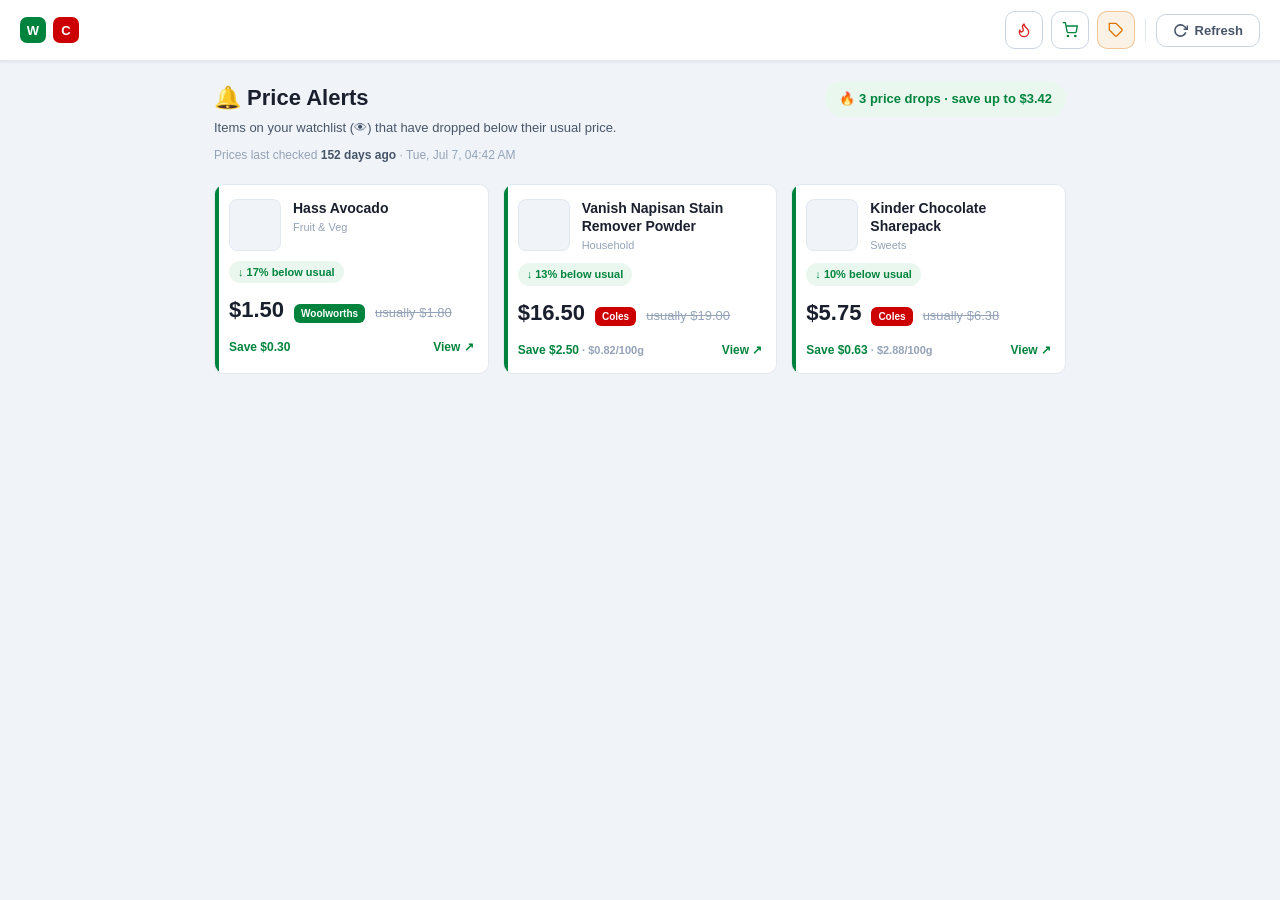
==== docs/alerts.html @ ba3ddaaf "fix: header dedup + subtle Validate + mobile brand/bell/fire removal Root cause of the duplicate des" ====
<!DOCTYPE html>
<html lang="en">
<head>
  <meta charset="UTF-8" />
  <meta name="viewport" content="width=device-width, initial-scale=1.0, viewport-fit=cover" />
  <title>🔔 Price Alerts — PriceWatch</title>
  <meta name="description" content="Watched items that have just dropped below their usual price." />
  <meta name="theme-color" content="#00843D" />
  <meta name="apple-mobile-web-app-capable" content="yes" />
  <meta name="apple-mobile-web-app-title" content="PriceWatch" />
  <link rel="apple-touch-icon" href="favicon.svg" />
  <link rel="manifest" href="manifest.webmanifest" />
  <link rel="icon" type="image/svg+xml" href="favicon.svg" />
  <script>
  (function () {
    try {
      var t = localStorage.getItem('pw_theme') || 'light';
      var dark = t === 'dark' || (t === 'auto' && matchMedia('(prefers-color-scheme: dark)').matches);
      if (dark) document.documentElement.setAttribute('data-theme', 'dark');
    } catch (e) {}
  })();
  </script>
  <link rel="stylesheet" href="style.css?v=80" />
  <style>
    .al-main { max-width: 900px; margin: 0 auto; padding: 20px 24px 60px; }

    .al-hero { display: flex; align-items: flex-start; justify-content: space-between; gap: 16px; margin-bottom: 20px; flex-wrap: wrap; }
    .al-hero-title { font-size: 22px; font-weight: 800; color: var(--text); display: flex; align-items: center; gap: 8px; }
    .al-hero-sub { font-size: 13px; color: var(--text-mid); margin-top: 4px; }
    .al-checked { font-size: 12px; color: var(--text-soft); margin-top: 8px; }
    .al-checked strong { color: var(--text-mid); font-weight: 600; }

    .al-summary { display: inline-flex; align-items: center; gap: 8px; padding: 8px 14px; border-radius: 999px;
      background: var(--accent-soft, #EAF7EF); color: var(--accent, #00843D); font-size: 13px; font-weight: 700; }
    :root[data-theme="dark"] .al-summary { background: #0f2a1a; }

    .al-grid { display: grid; grid-template-columns: repeat(auto-fill, minmax(260px, 1fr)); gap: 14px; }

    .al-card { background: var(--card); border: 1px solid var(--border); border-radius: var(--radius, 12px);
      padding: 14px; display: flex; flex-direction: column; gap: 10px; position: relative; overflow: hidden; }
    .al-card::before { content: ''; position: absolute; left: 0; top: 0; bottom: 0; width: 4px; background: var(--accent, #00843D); }
    .al-card.atl::before { background: #F59E0B; }

    .al-card-top { display: flex; gap: 12px; align-items: flex-start; }
    .al-img { width: 52px; height: 52px; border-radius: 8px; object-fit: contain; background: #fff; border: 1px solid var(--border); flex-shrink: 0; }
    .al-img-ph { width: 52px; height: 52px; border-radius: 8px; background: var(--bg); border: 1px solid var(--border); flex-shrink: 0; }
    .al-name { font-size: 14px; font-weight: 700; color: var(--text); line-height: 1.3; }
    .al-cat { font-size: 11px; color: var(--text-soft); margin-top: 2px; }

    .al-reason { display: inline-flex; align-items: center; gap: 5px; align-self: flex-start;
      font-size: 11px; font-weight: 700; padding: 3px 9px; border-radius: 999px;
      background: var(--accent-soft, #EAF7EF); color: var(--accent, #00843D); }
    .al-card.atl .al-reason { background: #FEF3C7; color: #92400E; }
    :root[data-theme="dark"] .al-reason { background: #0f2a1a; }
    :root[data-theme="dark"] .al-card.atl .al-reason { background: #422006; color: #fcd34d; }

    .al-prices { display: flex; align-items: baseline; gap: 10px; flex-wrap: wrap; }
    .al-now { font-size: 22px; font-weight: 800; color: var(--text); }
    .al-store-chip { font-size: 10px; font-weight: 800; padding: 2px 7px; border-radius: 6px; color: #fff; vertical-align: middle; }
    .al-store-chip.ww { background: var(--ww, #178841); }
    .al-store-chip.coles { background: var(--coles, #E01A22); }
    .al-usual { font-size: 13px; color: var(--text-soft); text-decoration: line-through; }
    .al-save { font-size: 12px; font-weight: 700; color: var(--accent, #00843D); }

    .al-foot { display: flex; align-items: center; justify-content: space-between; gap: 8px; margin-top: 2px; }
    .al-per100 { font-size: 11px; color: var(--text-soft); }
    .al-link { font-size: 12px; font-weight: 600; color: var(--ww); text-decoration: none; white-space: nowrap; }
    .al-link:hover { text-decoration: underline; }

    .al-empty { text-align: center; padding: 60px 20px; color: var(--text-soft); }
    .al-empty-icon { font-size: 48px; margin-bottom: 12px; }
    .al-empty-msg { font-size: 15px; font-weight: 600; color: var(--text-mid); }
    .al-empty-sub { font-size: 13px; margin-top: 6px; }
    .al-empty-sub a { color: var(--ww); }
  </style>
</head>
<body>

<header>
  <div class="header-inner">
    <div class="header-left">
      <a href="index.html" class="brand">
        <span class="store-chip ww">W</span>
        <span class="store-chip coles">C</span>
        <span class="brand-name">PriceWatch</span>
      </a>
    </div>
    <div class="header-right">
      <a class="btn btn-ghost btn-icon nav-icon-btn nav-hot" href="hot-deals.html" title="Hot Deals">
        <svg width="16" height="16" viewBox="0 0 24 24" fill="none" stroke="currentColor" stroke-width="2" stroke-linecap="round" stroke-linejoin="round"><path d="M8.5 14.5A2.5 2.5 0 0 0 11 12c0-1.38-.5-2-1-3-1.072-2.143-.224-4.054 2-6 .5 2.5 2 4.9 4 6.5 2 1.6 3 3.5 3 5.5a7 7 0 1 1-14 0c0-1.153.433-2.294 1-3a2.5 2.5 0 0 0 2.5 3z"/></svg>
      </a>
      <a class="btn btn-ghost btn-icon nav-icon-btn nav-basket" href="shopping-list.html" title="Basket">
        <svg width="16" height="16" viewBox="0 0 24 24" fill="none" stroke="currentColor" stroke-width="2"><circle cx="9" cy="21" r="1"/><circle cx="20" cy="21" r="1"/><path d="M1 1h4l2.68 13.39a2 2 0 0 0 2 1.61h9.72a2 2 0 0 0 2-1.61L23 6H6"/></svg>
      </a>
      <a class="btn btn-ghost btn-icon nav-icon-btn nav-alerts here" href="alerts.html" title="Price Alerts">
        <svg width="16" height="16" viewBox="0 0 24 24" fill="none" stroke="currentColor" stroke-width="2"><path d="M20.59 13.41l-7.17 7.17a2 2 0 0 1-2.83 0L2 12V2h10l8.59 8.59a2 2 0 0 1 0 2.83z"/><line x1="7" y1="7" x2="7.01" y2="7"/></svg>
      </a>
      <span class="header-div"></span>
      <button class="btn btn-ghost" id="alRefreshBtn" title="Reload alerts">
        <svg width="15" height="15" viewBox="0 0 24 24" fill="none" stroke="currentColor" stroke-width="2.5"><polyline points="23 4 23 10 17 10"/><path d="M20.49 15a9 9 0 1 1-2.12-9.36L23 10"/></svg>
        Refresh
      </button>
    </div>
  </div>
</header>

<main class="al-main">
  <div class="al-hero">
    <div>
      <div class="al-hero-title">🔔 Price Alerts</div>
      <div class="al-hero-sub">Items on your watchlist (👁) that have dropped below their usual price.</div>
      <div class="al-checked" id="alChecked"></div>
    </div>
    <div class="al-summary" id="alSummary" style="display:none"></div>
  </div>

  <div id="alList" class="al-grid"></div>
  <div id="alEmpty" class="al-empty" style="display:none"></div>
</main>

<script src="utils.js?v=58"></script>
<script>
'use strict';

// Watchlist + exclusions live in localStorage on the primary device; watchlist.json
// is the cross-device synced copy the scraper/UI write. Union both so a fresh device
// that only has the synced file still shows alerts.
function loadWatchlistLocal() {
  try { return new Set(JSON.parse(localStorage.getItem('pw_watchlist_v1') || '[]')); } catch { return new Set(); }
}
function loadExclusions() {
  try { return JSON.parse(localStorage.getItem('pw_exclusions_v1') || '{}'); } catch { return {}; }
}

function relTime(iso) {
  const t = Date.parse(iso);
  if (isNaN(t)) return '';
  const mins = Math.round((Date.now() - t) / 60000);
  if (mins < 1) return 'just now';
  if (mins < 60) return `${mins} min ago`;
  const hrs = Math.round(mins / 60);
  if (hrs < 24) return `${hrs} hour${hrs !== 1 ? 's' : ''} ago`;
  const days = Math.round(hrs / 24);
  return `${days} day${days !== 1 ? 's' : ''} ago`;
}

function fmtWhen(iso) {
  const d = new Date(iso);
  if (isNaN(d)) return '';
  return d.toLocaleString(undefined, { weekday: 'short', day: 'numeric', month: 'short', hour: '2-digit', minute: '2-digit' });
}

function storeUrl(item, store) {
  return (store === 'coles' ? item.coles : item.woolworths)?.url || '';
}
function storeImg(item, store) {
  return (store === 'coles' ? item.coles : item.woolworths)?.image_url
      || item.woolworths?.image_url || item.coles?.image_url || '';
}

async function render() {
  const listEl = document.getElementById('alList');
  const emptyEl = document.getElementById('alEmpty');
  const checkedEl = document.getElementById('alChecked');
  const summaryEl = document.getElementById('alSummary');
  listEl.innerHTML = '';
  emptyEl.style.display = 'none';
  summaryEl.style.display = 'none';

  let data;
  try {
    const res = await fetch(`data/latest.json?t=${Date.now()}`, { cache: 'no-store' });
    data = await res.json();
  } catch {
    emptyEl.innerHTML = '<div class="al-empty-icon">⚠️</div><div class="al-empty-msg">Could not load price data.</div>';
    emptyEl.style.display = 'block';
    return;
  }

  checkedEl.innerHTML = data.last_updated
    ? `Prices last checked <strong>${relTime(data.last_updated)}</strong> · ${fmtWhen(data.last_updated)}`
    : '';

  // Merge synced watchlist.json into the local set (union — never lose a watch).
  const watch = loadWatchlistLocal();
  try {
    const wr = await fetch(`data/watchlist.json?t=${Date.now()}`, { cache: 'no-store' });
    if (wr.ok) { const names = await wr.json(); if (Array.isArray(names)) names.forEach(n => watch.add(n)); }
  } catch {}

  if (watch.size === 0) {
    emptyEl.innerHTML = '<div class="al-empty-icon">👁</div><div class="al-empty-msg">You\'re not watching anything yet.</div>'
      + '<div class="al-empty-sub">Tap the 👁 icon on any item in the <a href="index.html">main list</a> to track its price. Drops show up here.</div>';
    emptyEl.style.display = 'block';
    return;
  }

  const excl = loadExclusions();
  const items = (data.items || []).filter(i => watch.has(i.list_item) && !i.archived);

  // Only the watched items currently at a genuine deal, best drop first.
  const deals = items
    .map(i => ({ item: i, dq: getDealQuality(i, excl) }))
    .filter(x => x.dq.qualifies)
    .sort((a, b) => (b.dq.isAllTimeLow - a.dq.isAllTimeLow) || (b.dq.dropPct - a.dq.dropPct));

  if (deals.length === 0) {
    emptyEl.innerHTML = '<div class="al-empty-icon">✅</div>'
      + `<div class="al-empty-msg">No price drops right now.</div>`
      + `<div class="al-empty-sub">All ${watch.size} watched item${watch.size !== 1 ? 's are' : ' is'} at or above their usual price. Check back after the next scrape.</div>`;
    emptyEl.style.display = 'block';
    return;
  }

  const totalSave = deals.reduce((s, x) => s + (x.dq.saveAmount || 0), 0);
  summaryEl.textContent = `🔥 ${deals.length} price drop${deals.length !== 1 ? 's' : ''} · save up to $${totalSave.toFixed(2)}`;
  summaryEl.style.display = 'inline-flex';

  listEl.innerHTML = deals.map(({ item, dq }) => {
    const store = dq.store;
    const img = storeImg(item, store);
    const url = storeUrl(item, store);
    const per = clientPer100({ price: dq.price, name: item.list_item,
      unit_price: (store === 'coles' ? item.coles : item.woolworths)?.unit_price,
      unit: (store === 'coles' ? item.coles : item.woolworths)?.unit });
    const perStr = per && per.value != null ? `$${per.value.toFixed(2)}/${per.label}` : '';
    const imgHtml = img
      ? `<img class="al-img" src="${escAttr(img)}" alt="" loading="lazy" onerror="this.outerHTML='<div class=\\'al-img-ph\\'></div>'">`
      : '<div class="al-img-ph"></div>';
    const linkHtml = url ? `<a class="al-link" href="${escAttr(url)}" target="_blank" rel="noopener">View ↗</a>` : '';
    return `
      <div class="al-card${dq.isAllTimeLow ? ' atl' : ''}">
        <div class="al-card-top">
          ${imgHtml}
          <div>
            <div class="al-name">${esc(item.list_item)}</div>
            <div class="al-cat">${esc(item.category || '')}</div>
          </div>
        </div>
        <span class="al-reason">${esc(dq.reason)}</span>
        <div class="al-prices">
          <span class="al-now">$${dq.price.toFixed(2)}</span>
          <span class="al-store-chip ${store === 'coles' ? 'coles' : 'ww'}">${store === 'coles' ? 'Coles' : 'Woolworths'}</span>
          ${dq.typical > dq.price ? `<span class="al-usual">usually $${dq.typical.toFixed(2)}</span>` : ''}
        </div>
        <div class="al-foot">
          <span class="al-save">${dq.saveAmount > 0 ? `Save $${dq.saveAmount.toFixed(2)}` : ''}${perStr ? `<span class="al-per100"> · ${perStr}</span>` : ''}</span>
          ${linkHtml}
        </div>
      </div>`;
  }).join('');
}

document.getElementById('alRefreshBtn').addEventListener('click', render);
render();
</script>

<!-- Bottom tab bar (mobile) -->
<nav id="bottomTabBar">
  <a href="index.html" class="btb-tab">
    <svg width="20" height="20" viewBox="0 0 24 24" fill="none" stroke="currentColor" stroke-width="2"><path d="m3 9 9-7 9 7v11a2 2 0 0 1-2 2H5a2 2 0 0 1-2-2z"/><polyline points="9 22 9 12 15 12 15 22"/></svg>
    Prices
  </a>
  <a href="hot-deals.html" class="btb-tab">
    <svg width="20" height="20" viewBox="0 0 24 24" fill="none" stroke="currentColor" stroke-width="2" stroke-linecap="round" stroke-linejoin="round"><path d="M8.5 14.5A2.5 2.5 0 0 0 11 12c0-1.38-.5-2-1-3-1.072-2.143-.224-4.054 2-6 .5 2.5 2 4.9 4 6.5 2 1.6 3 3.5 3 5.5a7 7 0 1 1-14 0c0-1.153.433-2.294 1-3a2.5 2.5 0 0 0 2.5 3z"/></svg>
    Hot Deals
  </a>
  <a href="shopping-list.html" class="btb-tab">
    <svg width="20" height="20" viewBox="0 0 24 24" fill="none" stroke="currentColor" stroke-width="2"><circle cx="9" cy="21" r="1"/><circle cx="20" cy="21" r="1"/><path d="M1 1h4l2.68 13.39a2 2 0 0 0 2 1.61h9.72a2 2 0 0 0 2-1.61L23 6H6"/></svg>
    Basket
  </a>
</nav>
</body>
</html>
---- docs/style.css ----
:root {
  --ww: #00843D;
  --ww-light: #E8F5EE;
  --ww-mid: #C6E6D4;
  --coles: #CC0000;
  --coles-light: #FEF2F2;
  --coles-mid: #FECDCD;
  --green: #059669;
  --green-light: #ECFDF5;
  --bg: #F0F4F8;
  --card: #FFFFFF;
  --surface: var(--card);
  --bg-alt: var(--bg);
  --border: #E2E8F0;
  --border-strong: #CBD5E1;
  --text: #1A1F2E;
  --text-mid: #475569;
  --text-soft: #94A3B8;
  --accent: #00843D;
  --accent-rgb: 0,132,61;
  --radius: 10px;
  --radius-lg: 14px;
  --shadow-sm: 0 1px 3px rgba(0,0,0,0.08);
  --shadow: 0 2px 8px rgba(0,0,0,0.08), 0 1px 3px rgba(0,0,0,0.05);
  --shadow-md: 0 4px 16px rgba(0,0,0,0.10), 0 2px 6px rgba(0,0,0,0.06);
}

* { box-sizing: border-box; margin: 0; padding: 0; }

html { scroll-padding-top: 120px; }

body {
  font-family: -apple-system, BlinkMacSystemFont, "Segoe UI", Roboto, "Helvetica Neue", sans-serif;
  background: var(--bg);
  color: var(--text);
  font-size: 14px;
  line-height: 1.5;
  overflow-x: clip;
}

a { color: inherit; text-decoration: none; }

/* ── Store chips (W / C badges) ──────────────────────────────── */
.store-chip {
  display: inline-flex;
  align-items: center;
  justify-content: center;
  font-weight: 900;
  border-radius: 7px;
  color: #fff;
  flex-shrink: 0;
  line-height: 1;
}
.store-chip.ww  { background: var(--ww); }
.store-chip.coles { background: var(--coles); }

/* sizes */
.store-chip        { width: 26px; height: 26px; font-size: 13px; }
.store-chip.sm     { width: 20px; height: 20px; font-size: 11px; border-radius: 5px; }
.store-chip.lg     { width: 48px; height: 48px; font-size: 24px; border-radius: 12px; }

/* ── Header ──────────────────────────────────────────────────── */
header {
  background: var(--card);
  border-bottom: 1px solid var(--border);
  position: sticky;
  top: 0;
  z-index: 1000;
  box-shadow: var(--shadow-sm);
}
.header-inner {
  max-width: 1600px;
  margin: 0 auto;
  padding: 0 20px;
  height: 60px;
  display: flex;
  align-items: center;
  justify-content: space-between;
  gap: 16px;
}
.header-left { display: flex; align-items: center; gap: 20px; }

.brand {
  display: flex;
  align-items: center;
  gap: 7px;
  text-decoration: none;
}
.brand-name {
  font-size: 17px;
  font-weight: 800;
  color: var(--text);
  letter-spacing: -0.3px;
  /* Wordmark retired on desktop too (user: header real estate is too tight).
     The W/C chips stay — they're the home link on every sub-page. */
  display: none;
}

nav { display: flex; gap: 4px; }
nav a {
  font-size: 13px;
  font-weight: 500;
  color: var(--text-mid);
  padding: 6px 12px;
  border-radius: 8px;
  transition: background 0.15s, color 0.15s;
}
nav a:hover { background: var(--bg); color: var(--text); }
nav a.active { background: var(--bg); color: var(--text); font-weight: 600; }

.header-right { display: flex; align-items: center; gap: 8px; }

/* Search now lives in the toolbar, flexible between the logo and the action cluster. */
.header-search { flex: 1; min-width: 90px; margin: 0; }
.header-search #searchInput { padding-left: 34px; height: 38px; }
.header-search-ico { position: absolute; left: 12px; top: 50%; transform: translateY(-50%); color: var(--text-soft); pointer-events: none; }
.header-search .search-clear { right: 10px; }
.header-div { width: 1px; height: 24px; background: var(--border); flex-shrink: 0; margin: 0 2px; }

/* Header action buttons match the 38px search-box height (they were ~28px, so
   the top bar looked ragged). MUST NOT set `display` — .btn is already
   inline-flex/centred, and forcing display here re-showed every button the
   mobile media query hides via display:none (the desktop dup 🔥/👁 AND the
   mobile nav-destination/fire leak). Height only; centring comes from .btn. */
header .header-right .btn-icon { height: 38px; min-width: 38px; justify-content: center; }

/* Validate: a quiet pill between the search box and the icon cluster (only
   rendered when there are prices to review). Deliberately low-key — ghost
   chrome, muted text — so it's findable without shouting for attention. */
.validate-pill {
  display: inline-flex; align-items: center; gap: 6px;
  height: 38px; padding: 0 12px; flex-shrink: 0;
  border-radius: 9px; text-decoration: none; white-space: nowrap;
  font-size: 13px; font-weight: 600;
  background: transparent; color: var(--text-mid); border: 1px solid var(--border-strong);
  transition: background .12s, color .12s, border-color .12s;
}
.validate-pill:hover { background: var(--bg); color: var(--text); border-color: var(--text-soft); }

/* Icon-only nav destinations in the header action cluster (Hot Deals, Basket,
   Alerts). Same ghost-button chrome as the utility buttons beside them, but each
   destination keeps a small colour identity so they read at a glance. Hidden on
   mobile — the bottom tab bar covers navigation there. */
.nav-icon-btn { text-decoration: none; }
.nav-icon-btn svg { display: block; }
.nav-icon-btn.nav-hot        { color: #DC2626; }
.nav-icon-btn.nav-basket     { color: var(--ww); }
.nav-icon-btn.nav-alerts     { color: #D97706; }
.nav-icon-btn.nav-hot:hover     { color: #B91C1C; background: rgba(220,38,38,.08); }
.nav-icon-btn.nav-basket:hover  { color: #006B31; background: rgba(0,132,61,.08); }
.nav-icon-btn.nav-alerts:hover  { color: #B45309; background: rgba(217,119,6,.08); }
.nav-icon-btn.here.nav-hot      { background: rgba(220,38,38,.10); border-color: rgba(220,38,38,.35); }
.nav-icon-btn.here.nav-basket   { background: rgba(0,132,61,.10);  border-color: rgba(0,132,61,.35); }
.nav-icon-btn.here.nav-alerts   { background: rgba(217,119,6,.10); border-color: rgba(217,119,6,.35); }

/* ── Buttons ─────────────────────────────────────────────────── */
.btn {
  display: inline-flex;
  align-items: center;
  gap: 7px;
  padding: 8px 16px;
  border-radius: var(--radius);
  font-size: 13px;
  font-weight: 600;
  cursor: pointer;
  border: none;
  transition: all 0.15s;
  white-space: nowrap;
}
.btn svg { flex-shrink: 0; }
.btn:disabled { opacity: 0.5; cursor: not-allowed; }

.btn-primary {
  background: var(--ww);
  color: #fff;
  box-shadow: 0 1px 3px rgba(0,132,61,0.35);
}
.btn-primary:hover:not(:disabled) {
  background: #006B31;
  box-shadow: 0 2px 8px rgba(0,132,61,0.40);
  transform: translateY(-1px);
}

.btn-ghost {
  background: var(--card);
  color: var(--text-mid);
  border: 1px solid var(--border-strong);
}
.btn-ghost:hover:not(:disabled) { background: var(--bg); color: var(--text); }

.spin { animation: spin 0.8s linear infinite; display: inline-block; }
@keyframes spin { to { transform: rotate(360deg); } }

/* ── Main ────────────────────────────────────────────────────── */
main { max-width: 1600px; margin: 0 auto; padding: 20px 20px 60px; }

/* ── Stale / warning banners ─────────────────────────────────── */
.stale-banner {
  background: #FFFBEB;
  border: 1px solid #FCD34D;
  border-radius: var(--radius);
  padding: 12px 16px;
  margin-bottom: 14px;
  font-size: 13px;
  color: #92400E;
  display: none;
}
.stale-banner.visible { display: block; }

.runner-offline-banner { background: #FEF2F2; border-color: #FCA5A5; color: #991B1B; align-items: center; gap: 10px; }
.runner-offline-banner.visible { display: flex; }
.runner-retry-btn, .runner-dismiss-btn {
  margin-left: auto; padding: 3px 10px; font-size: 12px; border-radius: var(--radius);
  border: 1px solid currentColor; background: transparent; color: inherit; cursor: pointer;
}
.runner-dismiss-btn { margin-left: 4px; padding: 3px 7px; }
.runner-retry-btn:hover, .runner-dismiss-btn:hover { background: rgba(0,0,0,0.06); }

/* Notification bell */
.btn-icon { position: relative; padding: 6px 8px !important; }
.notif-badge {
  position: absolute; top: 2px; right: 2px;
  background: #DC2626; color: #fff;
  border-radius: 10px; font-size: 10px; font-weight: 700;
  min-width: 16px; height: 16px;
  display: flex; align-items: center; justify-content: center;
  padding: 0 3px; line-height: 1;
}
.notif-dropdown {
  position: fixed; top: 58px; right: 16px;
  background: var(--card); border: 1px solid var(--border);
  border-radius: var(--radius-lg); box-shadow: var(--shadow-md);
  z-index: 200; width: 360px; max-height: 400px; overflow-y: auto;
  padding: 14px 16px;
}
.notif-header {
  display: flex; align-items: center; justify-content: space-between;
  margin-bottom: 10px; font-size: 13px; font-weight: 600;
}
.notif-dismiss-all {
  font-size: 11px; background: none; border: none;
  color: var(--text-soft); cursor: pointer; padding: 2px 6px;
  border-radius: 4px;
}
.notif-dismiss-all:hover { background: var(--border); }
.notif-items { display: flex; flex-wrap: wrap; gap: 6px; }
.notif-item {
  background: #DBEAFE; color: #1E40AF;
  border-radius: 20px; padding: 3px 10px;
  font-size: 12px;
}

/* ── Comparison banner ───────────────────────────────────────── */
.comparison-banner {
  background: var(--card);
  border: 1px solid var(--border);
  border-radius: var(--radius-lg);
  padding: 24px;
  margin-bottom: 20px;
  box-shadow: var(--shadow);
}
.store-cards {
  display: flex;
  align-items: center;
  gap: 16px;
}
.store-card {
  flex: 1;
  background: var(--bg);
  border-radius: var(--radius);
  padding: 12px 16px;
  border: 2px solid var(--border);
  transition: border-color 0.2s, box-shadow 0.15s;
  cursor: pointer;
  user-select: none;
}
.store-card:hover { box-shadow: var(--shadow-md); }
.store-card.winner-ww   { border-color: var(--ww);   background: var(--ww-light); }
.store-card.winner-coles { border-color: var(--coles); background: var(--coles-light); }
.store-card-top {
  display: flex;
  align-items: center;
  gap: 8px;
  margin-bottom: 4px;
}
.store-card-label {
  font-size: 15px;
  font-weight: 700;
  color: var(--text-mid);
}
.store-card.winner-ww   .store-card-label { color: var(--ww); }
.store-card.winner-coles .store-card-label { color: var(--coles); }

.store-card-total {
  font-size: 30px;
  font-weight: 800;
  color: var(--text);
  letter-spacing: -1px;
  line-height: 1.05;
  margin-bottom: 6px;
}
.store-card-total.unavailable {
  font-size: 15px;
  font-weight: 500;
  color: var(--text-soft);
  letter-spacing: 0;
}
.store-card-badge { min-height: 24px; }

.winner-badge {
  display: inline-flex;
  align-items: center;
  gap: 5px;
  font-size: 12px;
  font-weight: 700;
  padding: 4px 10px;
  border-radius: 20px;
  letter-spacing: 0.02em;
}
.winner-badge.ww    { background: var(--ww); color: #fff; }
.winner-badge.coles { background: var(--coles); color: #fff; }
.winner-badge.only  { background: var(--border); color: var(--text-mid); }

.blocked-note {
  font-size: 11px;
  color: var(--text-soft);
  display: flex;
  align-items: center;
  gap: 4px;
}

.store-divider {
  display: flex;
  flex-direction: column;
  align-items: center;
  gap: 8px;
  flex-shrink: 0;
  padding: 0 8px;
}
.saving-info { font-size: 13px; font-weight: 600; color: var(--text-mid); }
.saving-line { display: flex; align-items: center; gap: 10px; }
.saving-line + .saving-line { margin-top: 12px; }
.saving-icon { flex-shrink: 0; display: inline-flex; align-items: center; justify-content: center; width: 26px; }
.saving-icon .store-chip.sm { width: 26px; height: 26px; font-size: 14px; border-radius: 7px; }
.split-icon { display: block; border-radius: 50%; }
.saving-text { text-align: left; line-height: 1; }
.saving-label {
  font-size: 10px;
  font-weight: 700;
  color: var(--text-soft);
  text-transform: uppercase;
  letter-spacing: 0.06em;
  margin-bottom: 3px;
}
.saving-amount { font-size: 20px; font-weight: 800; color: var(--green); line-height: 1; }
.last-updated { font-size: 11px; color: var(--text-soft); text-align: center; }
.last-updated span { display: block; }

/* Page-foot status line (freshness · coverage · deals) */
.page-footer { padding: 18px 16px 32px; }
.page-footer .last-updated {
  display: flex; flex-wrap: wrap; gap: 4px 12px;
  align-items: center; justify-content: center;
  font-size: 12px;
}
.page-footer .last-updated > * { display: inline-flex; align-items: center; }
.page-footer .last-updated > *:not(:first-child)::before {
  content: "·"; margin-right: 12px; color: var(--text-soft);
}

/* Per-kg filter pill — cycles all → only groups → hide groups. Out of its dev-trial
   dress: styled like every other filter pill, with teal accents matching the $/kg
   badges the groups use. Hidden on mobile (no cycle control there; groups always show). */
#perkgDevBtn svg { color: #0F6E56; }
#perkgDevBtn.on  { background: #0F6E56; border-color: #0F6E56; color: #fff; }
#perkgDevBtn.on svg { color: #fff; }
#perkgDevBtn.off { opacity: 0.55; text-decoration: line-through; }
:root[data-theme="dark"] #perkgDevBtn svg { color: #34D399; }
:root[data-theme="dark"] #perkgDevBtn.on { background: #0F6E56; color: #fff; }
:root[data-theme="dark"] #perkgDevBtn.on svg { color: #fff; }
@media (max-width: 700px) { #perkgDevBtn { display: none; } }

/* ── Cheaper-alternative hint (💡 under the product name) ─────────────────── */
.alt-hint {
  display: flex; align-items: center; gap: 5px;
  font-size: 11px; color: var(--text-soft); margin-top: 3px; min-width: 0;
}
.alt-hint b { color: #0F6E56; font-weight: 700; white-space: nowrap; }
.alt-hint a, .alt-hint > span[title] {
  color: var(--text-mid); text-decoration: none;
  overflow: hidden; text-overflow: ellipsis; white-space: nowrap; max-width: 300px;
}
.alt-hint a:hover { text-decoration: underline; color: var(--text); }
.alt-store {
  display: inline-flex; align-items: center; justify-content: center; flex-shrink: 0;
  width: 14px; height: 14px; border-radius: 4px; color: #fff; font-size: 9px; font-weight: 800;
}
.alt-store.ww    { background: var(--ww); }
.alt-store.coles { background: var(--coles); }
:root[data-theme="dark"] .alt-hint b { color: #34D399; }

/* ── Variant groups (per-kg comparison) — inline rows + full-width expand panel ── */
/* Collapsed group row: a normal product row; the whole row toggles the panel.
   (The 2px accent frame lines from the trial period are gone — per-kg groups are a
   shipped feature now and read like ordinary rows; the $/kg badge and chevron are
   enough to mark them.) */
.vg-group-row { cursor: pointer; }
.vg-group-row:hover > td { background: color-mix(in srgb, var(--accent) 5%, transparent); }
.vg-group-row.vg-group-open > td { background: color-mix(in srgb, var(--accent) 7%, transparent); }
.vg-group-title { display: flex; align-items: center; gap: 7px; color: var(--text); }
.vg-chevron { color: var(--accent); font-size: 11px; width: 12px; flex-shrink: 0; transition: transform .12s; }
.vg-group-label { font-weight: 700; font-size: 14px; }
.vg-group-sub { display: block; font-size: 11px; color: var(--text-soft); margin-top: 1px; padding-left: 19px; }
.perkg-suffix { font-size: 11px; font-weight: 600; color: var(--text-soft); }

/* Expanded full-width panel. */
.vg-panel-row > td { padding: 0 !important; background: color-mix(in srgb, var(--accent) 5%, transparent); border-bottom: 1px solid var(--border); cursor: pointer; }
/* The panel lives in a full-width colspan cell, so on a wide (overflowing) table its
   right half — the Coles column — fell off-screen. Pin it to the left of the scroll
   viewport and size it to the visible width so both stores stay on screen; the main
   table columns still scroll left of it. --pw-panelw is set to the table-wrap's
   clientWidth in JS (renderTableHead). */
.vg-panel { padding: 14px 18px 16px; position: sticky; left: 0; box-sizing: border-box; width: var(--pw-panelw, 100%); }
.vg-panel-head { display: flex; align-items: center; gap: 10px; margin-bottom: 12px; }
.vg-panel-title { font-weight: 800; font-size: 16px; }
.vg-panel-winner { font-size: 11px; font-weight: 700; padding: 2px 9px; border-radius: 10px; background: color-mix(in srgb, var(--accent) 14%, transparent); color: var(--accent); }
.vg-panel-winner.ww { background: rgba(0,132,61,.13); color: #15803d; }
.vg-panel-winner.coles { background: rgba(185,28,28,.12); color: #b91c1c; }
.vg-panel-cols { display: grid; grid-template-columns: 1fr 1fr; gap: 18px; }
.vg-panel-store { background: var(--card); border: 1px solid var(--border); border-radius: 10px; padding: 8px 10px; }
.vg-store-h { display: flex; align-items: center; gap: 6px; font-weight: 700; font-size: 13px; margin-bottom: 6px; }
.vg-pv { display: flex; align-items: center; gap: 9px; padding: 6px 8px; border-radius: 7px; font-size: 13px; }
.vg-pv + .vg-pv { border-top: 1px solid color-mix(in srgb, var(--border) 55%, transparent); }
.vg-pv.win { background: color-mix(in srgb, var(--accent) 12%, transparent); font-weight: 700; }
.vg-pv.win + .vg-pv, .vg-pv.win { border-top-color: transparent; }
.vg-pv-img { width: 30px; height: 30px; flex-shrink: 0; object-fit: contain; border-radius: 5px; background: var(--bg); border: 1px solid var(--border); cursor: pointer; }
/* No-image placeholder for pending rows: dashed + faint picture glyph so it reads
   as "image not fetched yet", not as an unchecked checkbox. */
.vg-pv-noimg { background: transparent; border: 1px dashed var(--border); display: inline-flex; align-items: center; justify-content: center; }
.vg-pv-noimg::before { content: "\1F5BC"; font-size: 13px; line-height: 1; opacity: 0.4; }
.vg-pv-name { flex: 1; min-width: 0; overflow: hidden; text-overflow: ellipsis; white-space: nowrap; color: var(--text); text-decoration: none; }
a.vg-pv-name:hover { color: var(--accent); text-decoration: underline; }
.vg-pv-edit { flex-shrink: 0; background: none; border: none; cursor: pointer; color: var(--text-soft); font-size: 12px; padding: 2px 4px; border-radius: 4px; }
.vg-pv-edit:hover { color: var(--accent); background: color-mix(in srgb, var(--accent) 12%, transparent); }
.vg-pv-pack { font-size: 11px; color: var(--text-soft); white-space: nowrap; }
.vg-pv-kg { font-weight: 700; white-space: nowrap; }
.vg-pv.win .vg-pv-kg { color: var(--accent); }
/* Add-to-basket "＋" on each variant row (desktop panel + mobile expanded list). */
.vg-pv-basket { flex-shrink: 0; border: 1px solid var(--border-strong); background: var(--card); color: var(--accent); border-radius: 6px; width: 28px; height: 28px; font-size: 16px; line-height: 1; cursor: pointer; padding: 0; }
.vg-pv-basket:hover { background: color-mix(in srgb, var(--accent) 14%, transparent); }
.vg-pv-basket.selected { background: var(--accent); color: #fff; border-color: var(--accent); }
.vg-pv.empty { color: var(--text-soft); font-style: italic; }
.vg-pv.vg-pv-pending { opacity: 0.7; border: 1px dashed var(--border); }
.vg-pv-pending-tag { font-style: italic; color: var(--text-soft); }
.vg-pv-fetch { flex-shrink: 0; padding: 3px 8px !important; font-size: 12px !important; }
.vg-panel-note { margin-top: 10px; font-size: 11px; color: var(--text-soft); }

/* Category edit modal — two independent columns (Woolworths | Coles) */
.cat-edit-note { font-size: 12px; color: var(--text-soft); margin: 10px 0 0; }
.cat-cols { display: grid; grid-template-columns: 1fr 1fr; gap: 14px; margin-top: 12px; }
.cat-col { display: flex; flex-direction: column; min-width: 0; }
.cat-col-h { display: flex; align-items: center; gap: 6px; font-weight: 700; font-size: 13px; margin-bottom: 8px; }
.cat-col-list { display: flex; flex-direction: column; gap: 8px; min-height: 8px; margin-bottom: 8px; }
.cat-prod {
  display: flex; align-items: center; gap: 7px; padding: 8px 8px 8px 5px;
  border: 1px solid var(--border); border-radius: 8px; background: var(--surface);
  transition: border-color 0.12s, box-shadow 0.12s;
}
.cat-prod.dragging { opacity: 0.45; }
.cat-prod.drag-over { border-color: var(--accent); box-shadow: 0 0 0 2px rgba(var(--accent-rgb,0,82,204),0.18); }
.cat-item-handle {
  flex-shrink: 0; padding: 2px; font-size: 15px; line-height: 1;
  color: var(--text-soft); cursor: grab; user-select: none;
}
.cat-item-handle:active { cursor: grabbing; }
.cat-prod .cat-incl { flex-shrink: 0; }
.cat-prod-main { flex: 1; min-width: 0; display: flex; flex-direction: column; gap: 4px; }
.cat-prod-main .cat-name { width: 100%; font-size: 13px; padding: 4px 6px; }
.cat-prod-main .cat-url { width: 100%; font-size: 11px; padding: 3px 6px; color: var(--text); }
.cat-prod-empty { font-size: 12px; color: var(--text-soft); font-style: italic; padding: 6px 4px; }
.cat-prod-remove {
  flex-shrink: 0; width: 22px; height: 22px; line-height: 1;
  border: none; background: transparent; color: var(--text-soft);
  font-size: 13px; border-radius: 4px; cursor: pointer;
}
.cat-prod-remove:hover { background: var(--bg); color: #c0392b; }
.cat-add-product {
  display: flex; align-items: center; justify-content: center; gap: 6px;
  width: 100%; padding: 9px; font-size: 13px; font-weight: 600; color: var(--ww);
  background: transparent; border: 1px dashed var(--border-strong);
  border-radius: 8px; cursor: pointer; transition: all 0.15s;
}
.cat-add-product:hover { background: var(--bg); border-color: var(--ww); }
.cat-add-coles { color: var(--coles, #e2001a); }
.cat-add-coles:hover { border-color: var(--coles, #e2001a); }
@media (max-width: 700px) { .cat-cols { grid-template-columns: 1fr; } }

/* Mobile variant group cards */
/* Block flow like every other .mobile-card, so the shared 8px mc-top/mc-bar/
   mc-prices margins collapse identically — flex+gap here made group cards'
   row spacing 26/18px while normal cards sat at 8/8. */
.vg-mobile-card { cursor: pointer; }
.vgm-head { display: flex; align-items: center; gap: 8px; }
.vgm-head-label { font-weight: 700; font-size: 16px; }
.vgm-head-count { font-size: 11px; font-weight: 600; color: var(--accent); background: color-mix(in srgb, var(--accent) 12%, transparent); padding: 1px 8px; border-radius: 10px; }
.vgm-cmp { display: grid; grid-template-columns: 1fr 1fr; gap: 8px; }
.vgm-cmp-store { display: flex; align-items: center; gap: 6px; padding: 8px 10px; border-radius: 8px; background: var(--bg); font-size: 14px; }
.vgm-cmp-store.win { background: color-mix(in srgb, var(--accent) 10%, transparent); outline: 1px solid color-mix(in srgb, var(--accent) 35%, transparent); }
.vgm-cmp-kg { font-weight: 700; }
.vgm-cmp-tag { margin-left: auto; font-size: 10px; font-weight: 700; color: var(--accent); text-transform: uppercase; }
.vgm-body { display: flex; flex-direction: column; gap: 10px; margin-top: 10px; }
.vgm-store-sec { background: var(--bg); border-radius: 8px; padding: 8px 10px; }

/* Per-kg mobile card markers (card otherwise looks like a normal mobile card). */
/* Expand/collapse is an explicit button (tap-on-card now toggles the basket,
   matching normal cards) — sized for a thumb, not just the glyph. It sits at
   the end of the prices row (next to the Coles column), not in the icon row. */
.vgm-chevron-btn {
  border: 1px solid var(--border-strong); background: var(--card); color: var(--text-mid);
  border-radius: 7px; width: 30px; height: 30px; padding: 0; cursor: pointer;
  display: inline-flex; align-items: center; justify-content: center;
  font-size: 13px; line-height: 1; flex-shrink: 0;
}
.vg-mobile-open .vgm-chevron-btn { color: var(--accent); border-color: var(--accent); }
.vgm-kg-suffix { font-size: 11px; font-weight: 400; color: var(--text-soft); margin-left: 1px; }

/* Mobile per-kg product rows: a 2-line grid so long product names wrap (no harsh
   ellipsis on a phone), the pack price sits quietly under the name, and the $/kg —
   the metric that matters — is large and right-aligned. */
.vgm-store-sec .vg-pv {
  display: grid;
  grid-template-columns: 34px 1fr auto auto;
  grid-template-areas: "img name kg basket" "img pack kg basket";
  column-gap: 10px; row-gap: 1px; align-items: center; padding: 9px 6px;
}
.vgm-store-sec .vg-pv-img  { grid-area: img; width: 34px; height: 34px; align-self: start; }
.vgm-store-sec .vg-pv-name { grid-area: name; white-space: normal; overflow: visible; line-height: 1.3; }
.vgm-store-sec .vg-pv-pack { grid-area: pack; }
.vgm-store-sec .vg-pv-kg   { grid-area: kg; font-size: 15px; padding-left: 8px; }
.vgm-store-sec .vg-pv-basket { grid-area: basket; align-self: center; }


/* ── Category tabs ───────────────────────────────────────────── */
.category-tabs {
  display: flex;
  flex-wrap: nowrap;
  gap: 6px;
  margin-bottom: 14px;
  overflow-x: auto;
  -webkit-overflow-scrolling: touch;
  padding-bottom: 2px;
  scrollbar-width: none;
}
.category-tabs::-webkit-scrollbar { display: none; }
.category-tab {
  padding: 5px 12px;
  border-radius: 20px;
  font-size: 12px;
  white-space: nowrap;
  flex-shrink: 0;
  font-weight: 600;
  border: 1px solid var(--border-strong);
  background: var(--card);
  color: var(--text-mid);
  cursor: pointer;
  transition: all 0.15s;
}
.category-tab:hover { background: var(--bg); color: var(--text); }
.category-tab.active {
  background: var(--ww);
  color: #fff;
  border-color: var(--ww);
}

/* ── Loading ─────────────────────────────────────────────────── */
.loading-message {
  text-align: center;
  padding: 80px 20px;
  color: var(--text-soft);
  font-size: 15px;
  display: flex;
  flex-direction: column;
  align-items: center;
  gap: 14px;
}
.loading-spinner {
  width: 32px; height: 32px;
  border: 3px solid var(--border);
  border-top-color: var(--ww);
  border-radius: 50%;
  animation: spin 0.8s linear infinite;
}

/* ── Table ───────────────────────────────────────────────────── */
.table-wrap {
  background: var(--card);
  border: 1px solid var(--border);
  border-radius: var(--radius);
  box-shadow: var(--shadow);
  overflow-x: auto;
  width: 100%;
}
table { width: max-content; min-width: 100%; border-collapse: collapse; }

/* ── Sticky table header ─────────────────────────────────────── */
#tableHead th {
  background: var(--bg);
  font-size: 11px;
  font-weight: 700;
  text-transform: uppercase;
  letter-spacing: 0.06em;
  color: var(--text-soft);
  padding: 12px 16px;
  text-align: left;
  border-bottom: 1px solid var(--border);
  box-shadow: 0 1px 0 var(--border);
  white-space: nowrap;
  position: relative;
  z-index: 50;
  user-select: none;
  cursor: grab;
}
#tableHead th:active { cursor: grabbing; }
#tableHead th .store-chip { vertical-align: middle; margin-right: 5px; }
.center-th { text-align: center !important; }
.right-th  { text-align: right  !important; }

/* ── Sticky ghost header (JS-driven, bypasses overflow:hidden) */
.sticky-header-ghost {
  position: fixed;
  z-index: 999;
  overflow: hidden;
  background: var(--bg);
  border-bottom: 2px solid var(--border-strong);
  box-shadow: 0 3px 10px rgba(0,0,0,0.12);
}
.sticky-header-ghost table { border-collapse: collapse; table-layout: fixed; }
.sticky-header-ghost th {
  background: var(--bg);
  font-size: 11px;
  font-weight: 700;
  text-transform: uppercase;
  letter-spacing: 0.06em;
  color: var(--text-soft);
  padding: 12px 16px;
  text-align: left;
  white-space: nowrap;
  cursor: pointer;
  border-bottom: none;
  overflow: hidden;
  text-overflow: ellipsis;
}
.sticky-header-ghost th.center-th { text-align: center; }
.sticky-header-ghost th.right-th  { text-align: right; }
.sticky-header-ghost th.sort-active { color: var(--text); }
.sticky-header-ghost th:hover { background: var(--border); }

/* ── Column drag */
#tableHead th.dragging { opacity: 0.4; }
#tableHead th.drag-over { background: var(--ww-light) !important; outline: 2px solid var(--ww); outline-offset: -2px; }

/* ── Column resize handle */
.col-resize-handle {
  position: absolute;
  right: 0; top: 15%; bottom: 15%;
  width: 4px; cursor: col-resize;
  border-radius: 3px;
  background: rgba(0,0,0,0.12);
  transition: background 0.15s; z-index: 2;
}
.col-resize-handle:hover, .col-resize-handle.resizing { background: var(--ww); opacity: 1; }

/* ── Column filter button (▾ in header) */
.col-filter-btn {
  position: absolute;
  right: 18px; top: 50%;
  transform: translateY(-50%);
  width: 24px; height: 24px; /* WCAG 2.5.8 minimum target size */
  border: none; background: none;
  color: var(--text-soft); font-size: 14px;
  cursor: pointer; padding: 0; line-height: 1;
  border-radius: 4px; opacity: 0.35;
  transition: opacity 0.15s, background 0.15s, color 0.15s;
  z-index: 3;
}
th:hover .col-filter-btn { opacity: 0.7; }
th.filter-active .col-filter-btn { opacity: 1; color: var(--ww); }
.col-filter-btn:hover { background: var(--border); color: var(--text); opacity: 1; }

/* ── Column filter dropdown */
.col-filter-dropdown {
  position: fixed;
  background: var(--card);
  border: 1px solid var(--border);
  border-radius: var(--radius-lg);
  box-shadow: 0 8px 24px rgba(0,0,0,0.15);
  z-index: 9999;
  width: 220px;
  font-size: 13px;
  overflow: hidden;
}
.cfd-sort-btn {
  display: block; width: 100%;
  text-align: left; padding: 9px 16px;
  border: none; background: none;
  font-size: 13px; color: var(--text-mid);
  cursor: pointer; transition: background 0.1s;
}
.cfd-sort-btn:hover { background: var(--bg); color: var(--text); }
.cfd-sep { height: 1px; background: var(--border); margin: 4px 0; }
.cfd-search-wrap { padding: 6px 10px; border-bottom: 1px solid var(--border); }
.cfd-search {
  width: 100%; padding: 5px 8px;
  border: 1px solid var(--border); border-radius: 6px;
  font-size: 12px; outline: none;
}
.cfd-search:focus { border-color: var(--ww); }
.cfd-values {
  max-height: 200px; overflow-y: auto; padding: 4px 0;
}
.cfd-item {
  display: flex; align-items: center; gap: 8px;
  padding: 5px 14px; cursor: pointer;
  font-size: 12px; color: var(--text);
  transition: background 0.1s;
}
.cfd-item:hover { background: var(--bg); }
.cfd-item input[type="checkbox"] { accent-color: var(--ww); flex-shrink: 0; }
.cfd-footer {
  display: flex; justify-content: flex-end; gap: 8px;
  padding: 8px 12px; border-top: 1px solid var(--border);
  background: var(--bg);
}
.cfd-select-all-row { border-bottom: 1px solid var(--border); margin-bottom: 2px; font-weight: 600; }
.cfd-clear-row { padding: 4px 14px 0; }
.cfd-clear-btn { font-size: 11px; color: var(--coles); background: none; border: none; cursor: pointer; padding: 0; }
.cfd-clear-btn:hover { text-decoration: underline; }
.cfd-footer-btn {
  padding: 5px 14px; border-radius: 6px; font-size: 12px;
  font-weight: 600; cursor: pointer; border: 1px solid var(--border);
  background: var(--card); color: var(--text-mid);
}
.cfd-footer-btn.primary { background: var(--ww); color: #fff; border-color: var(--ww); }

/* ── Numeric filter inside column filter dropdown ─────────────── */
.cfd-num-filter { padding: 8px 12px 0; }
.cfd-num-label { font-size: 11px; font-weight: 700; color: var(--text-soft); text-transform: uppercase; letter-spacing: .05em; margin-bottom: 6px; }
.cfd-num-row {
  display: flex; gap: 6px; align-items: center; margin-bottom: 6px;
}
.cfd-num-op {
  width: 64px; flex-shrink: 0;
  padding: 4px 6px; font-size: 12px;
  border: 1px solid var(--border); border-radius: 6px;
  background: var(--card); color: var(--text);
  cursor: pointer;
}
.cfd-num-val {
  flex: 1; min-width: 0;
  padding: 4px 8px; font-size: 12px;
  border: 1px solid var(--border); border-radius: 6px;
  background: var(--card); color: var(--text); outline: none;
}
.cfd-num-val:focus { border-color: var(--ww); }

tbody tr { border-bottom: 1px solid var(--border); transition: background 0.1s; }
tbody tr:last-child { border-bottom: none; }
tbody tr:nth-child(even) { background: #FAFBFC; }
tbody tr:hover { background: #FAFBFD; }
tbody tr.row-flash { animation: row-flash 1s ease-out; }

td { padding: 9px 16px; vertical-align: middle; }

@keyframes row-flash {
  0%   { background: #D1FAE5; }
  100% { background: transparent; }
}

/* Item name cell */
.item-name { max-width: 300px; }
.item-row { display: flex; align-items: flex-start; gap: 10px; }
.item-img {
  width: 44px; height: 44px;
  object-fit: contain;
  border-radius: 6px;
  background: var(--bg);
  border: 1px solid var(--border);
  flex-shrink: 0;
}
.img-hoverable { cursor: zoom-in; transition: border-color 0.15s; }
.img-hoverable:hover { border-color: var(--accent); }
.item-img-placeholder {
  width: 44px; height: 44px; flex-shrink: 0;
  background: var(--bg); border: 1px solid var(--border); border-radius: 6px;
  display: flex; align-items: center; justify-content: center;
  font-size: 8px; font-weight: 500; color: var(--text-soft);
  text-align: center; line-height: 1.2;
}
.item-info { flex: 1; min-width: 0; }
.item-title-row {
  display: flex;
  align-items: center;
  gap: 7px;
  flex-wrap: wrap;
  line-height: 1.4;
  font-weight: 500;
}

/* Pencil edit button */
.item-edit-btn {
  background: none;
  border: none;
  cursor: pointer;
  font-size: 13px;
  color: var(--text-soft);
  padding: 5px 6px; /* ~24px hit area (WCAG 2.5.8); glyph stays 13px */
  margin: -4px 0;   /* keep the row height unchanged */
  border-radius: 4px;
  opacity: 0;
  transition: opacity 0.15s, color 0.15s;
  line-height: 1;
  flex-shrink: 0;
}
tr:hover .item-edit-btn { opacity: 1; }
.item-edit-btn:hover { color: var(--ww); }

/* Hot deal badge */
.hot-badge {
  font-size: 13px;
  line-height: 1;
}

/* Trip count badge */
.trip-count {
  font-size: 10px;
  font-weight: 700;
  color: var(--text-soft);
  background: var(--bg);
  border: 1px solid var(--border);
  padding: 1px 7px;
  border-radius: 10px;
  white-space: nowrap;
  flex-shrink: 0;
}

/* Price history bar */
.price-bar-outer {
  position: relative;
  width: 100%;
  margin-top: 9px;
  padding-top: 6px;
  cursor: default;
}
.price-bar {
  height: 5px;
  border-radius: 3px;
  background: linear-gradient(to right, #22C55E, #FACC15, #EF4444);
  position: relative;
}
.price-marker {
  position: absolute;
  top: -5px;
  width: 14px; height: 14px;
  border-radius: 50%;
  background: #fff;
  border: 2.5px solid #334155;
  transform: translateX(-50%);
  box-shadow: 0 1px 4px rgba(0,0,0,0.2);
}
.price-bar-labels {
  display: flex;
  justify-content: space-between;
  font-size: 11px;
  color: var(--text-mid);
  font-weight: 600;
  margin-top: 4px;
}

/* History button for the trend bar. Desktop: hover-revealed text link (icon hidden).
   Mobile cards (.mc-bar overrides below): always-visible circular icon button. */
.price-bar-manage {
  font-size: 11px;
  color: var(--text-soft);
  cursor: pointer;
  opacity: 0;
  transition: opacity 0.15s;
  display: block;
  text-decoration: underline;
  background: none;
  border: none;
  padding: 5px 8px 5px 0; /* was an 11px-tall sliver — real hit area, same look */
  margin: -3px 0 -5px;    /* swallow the padding so the row height is unchanged */
  text-align: left;
}
.price-bar-manage .pbm-ico { display: none; }
tr:hover .price-bar-manage { opacity: 1; }
.price-bar-manage:hover { color: var(--ww); }

.trend-cell { min-width: 116px; vertical-align: middle; }
.trend-cell .price-bar-outer { margin-top: 0; padding-top: 6px; }

.price-bar-flat { background: #CBD5E1 !important; }
.price-bar-labels-flat { justify-content: center; }
.price-bar-always { font-size: 11px; font-weight: 600; color: var(--text-soft); font-style: italic; }

/* Fixed tooltip (outside .table-wrap to avoid clipping) */
.price-tooltip-fixed {
  position: fixed;
  background: #1E293B;
  color: #E2E8F0;
  border-radius: 10px;
  padding: 12px 16px;
  z-index: 9999;
  pointer-events: none;
  box-shadow: 0 8px 24px rgba(0,0,0,0.35);
  font-family: "SF Mono", "Consolas", "Menlo", monospace;
  font-size: 11px;
  line-height: 1.7;
  white-space: pre;
  max-width: 300px;
}

/* Price cells */
.price-cell { white-space: nowrap; }
.price-main { font-weight: 700; font-size: 18px; cursor: default; }
.price-unit { font-size: 11px; color: var(--text-soft); margin-top: 1px; }
.price-per100 { font-size: 10px; color: var(--text-soft); margin-top: 1px; opacity: 0.8; }
.price-link { color: inherit; text-decoration: none; }
.price-link:hover { color: var(--ww); text-decoration: underline; }
.no-data { color: var(--text-soft); font-size: 13px; }

/* Symmetric price highlighting — both green when cheapest */
.cell-ww .price-main,
.cell-coles .price-main { color: var(--ww); font-weight: 800; }

.cell-ww,
.cell-coles { background: rgba(0,132,61,0.04); }

/* Search link for missing items */
.search-link { font-size: 11px; color: var(--text-soft); text-decoration: none; }
.search-link:hover { color: var(--ww); text-decoration: underline; }

/* Cheaper badge */
.cheaper-cell { text-align: center; }
.cheaper-badge {
  display: inline-flex;
  align-items: center;
  justify-content: center;
  font-size: 11px;
  font-weight: 700;
  padding: 3px 10px;
  border-radius: 20px;
  letter-spacing: 0.03em;
  text-transform: uppercase;
}
.cheaper-badge.ww    { background: transparent; border: none; padding: 0; }
.cheaper-badge.coles { background: transparent; border: none; padding: 0; }
.cheaper-badge.equal { background: var(--bg); color: var(--text-mid); border: 1px solid var(--border); }
.cheaper-badge.na    { background: var(--bg); color: var(--text-soft); border: 1px solid var(--border); font-style: italic; }

/* % Cheaper column */
.pct-cell { text-align: center; font-size: 13px; font-weight: 700; }
.pct-ww    { color: var(--ww); }
.pct-coles { color: #D97706; }

/* Trips column */
.trips-cell { text-align: center; font-size: 13px; font-weight: 700; color: var(--text-mid); }

.saving-cell { font-size: 13px; color: var(--green); font-weight: 700; }

/* Per-item refresh button — always in DOM, opacity toggle */
.saving-row { display: flex; align-items: center; justify-content: flex-end; }
.actions-th { width: 44px; min-width: 44px; padding: 0 !important; }
.actions-cell { width: 44px; min-width: 44px; padding: 0 8px !important; text-align: center; }
.item-refresh-btn {
  width: 26px; height: 26px;
  border: 1px solid var(--border);
  border-radius: 50%;
  background: var(--bg);
  color: var(--text-soft);
  font-size: 14px;
  cursor: pointer;
  display: flex;
  align-items: center;
  justify-content: center;
  transition: all 0.15s;
  padding: 0;
  flex-shrink: 0;
  opacity: 0;
  pointer-events: none;
}
tr:hover .item-refresh-btn { opacity: 1; pointer-events: auto; }
.item-refresh-btn:hover:not(:disabled) { background: var(--ww); color: #fff; border-color: var(--ww); }
.item-refresh-btn.spinning { opacity: 1; pointer-events: auto; animation: spin 0.8s linear infinite; }
.item-refresh-btn:disabled { opacity: 0.5; cursor: not-allowed; }
.item-unarchive-btn {
  height: 26px; padding: 0 8px;
  border: 1px solid var(--border); border-radius: 6px;
  background: var(--bg); color: var(--text-soft);
  font-size: 12px; cursor: pointer; white-space: nowrap;
  transition: all 0.15s; flex-shrink: 0;
}
.item-unarchive-btn:hover { background: var(--accent); color: #fff; border-color: var(--accent); }
.mc-unarchive-btn {
  background: none; border: 1px solid var(--border); border-radius: 6px;
  padding: 2px 6px; font-size: 12px; color: var(--text-soft); cursor: pointer;
}
.mc-unarchive-btn:hover { background: var(--accent); color: #fff; border-color: var(--accent); }

/* Table footer */
.tfoot-row td {
  background: var(--bg);
  font-weight: 700;
  font-size: 15px;
  border-top: 2px solid var(--border-strong);
  color: var(--text);
}

/* ── Not found ───────────────────────────────────────────────── */
.not-found-section {
  margin-top: 16px;
  background: var(--card);
  border: 1px solid var(--border);
  border-radius: var(--radius);
  padding: 16px 20px;
  box-shadow: var(--shadow-sm);
}
.not-found-section h3 { font-size: 12px; color: var(--text-soft); text-transform: uppercase; letter-spacing: 0.05em; margin-bottom: 10px; font-weight: 700; }
.not-found-list { list-style: none; display: flex; flex-wrap: wrap; gap: 8px; }
.not-found-list li {
  background: var(--bg);
  color: var(--text-mid);
  border: 1px solid var(--border);
  padding: 4px 12px;
  border-radius: 20px;
  font-size: 12px;
}

/* ── Alternatives (Best Deals) page ─────────────────────────── */
.page-title { font-size: 22px; font-weight: 800; margin-bottom: 4px; }
.page-subtitle { font-size: 13px; color: var(--text-soft); }

.alt-grid { display: grid; grid-template-columns: repeat(auto-fill, minmax(340px, 1fr)); gap: 16px; }

.alt-card {
  background: var(--card);
  border: 1px solid var(--border);
  border-radius: var(--radius-lg);
  overflow: hidden;
  box-shadow: var(--shadow);
}
.alt-card-header {
  padding: 14px 18px;
  border-bottom: 1px solid var(--border);
  background: var(--bg);
}
.alt-card-header .your-item { font-size: 11px; color: var(--text-soft); font-weight: 700; text-transform: uppercase; letter-spacing: 0.05em; margin-bottom: 3px; }
.alt-card-header .item-name { font-weight: 700; font-size: 14px; color: var(--text); }
.alt-card-header .item-price { font-size: 12px; color: var(--text-mid); margin-top: 2px; }

.alt-row {
  display: flex;
  align-items: center;
  justify-content: space-between;
  padding: 12px 18px;
  border-bottom: 1px solid var(--border);
  gap: 10px;
}
.alt-row:last-child { border-bottom: none; }

.alt-row-left { flex: 1; min-width: 0; }
.alt-row-name { font-size: 13px; font-weight: 500; overflow: hidden; text-overflow: ellipsis; white-space: nowrap; }
.alt-row-store { font-size: 11px; color: var(--text-soft); margin-top: 2px; display: flex; align-items: center; gap: 4px; }
.alt-row-store.ww    { color: var(--ww); }
.alt-row-store.coles { color: var(--coles); }

.alt-row-right { text-align: right; flex-shrink: 0; }
.alt-row-unit { font-size: 13px; font-weight: 700; color: var(--green); }
.alt-row-price { font-size: 12px; color: var(--text-soft); }
.alt-link { font-size: 12px; color: var(--ww); font-weight: 600; display: inline-block; margin-top: 2px; }
.alt-link:hover { text-decoration: underline; }

/* ── Empty state ─────────────────────────────────────────────── */
.empty-state { text-align: center; padding: 80px 20px; }
.empty-icon { font-size: 48px; margin-bottom: 16px; }
.empty-title { font-size: 18px; font-weight: 700; color: var(--text); margin-bottom: 8px; }
.empty-subtitle { font-size: 14px; color: var(--text-soft); }

/* ── Settings / Edit modals ──────────────────────────────────── */
.modal-overlay {
  display: none;
  position: fixed;
  inset: 0;
  background: rgba(15,23,42,0.5);
  z-index: 9000;
  align-items: center;
  justify-content: center;
  backdrop-filter: blur(2px);
  overflow: hidden;
}
.modal-overlay.open { display: flex; }
.modal {
  background: var(--card);
  border-radius: var(--radius-lg);
  padding: 32px;
  width: 100%;
  max-width: 460px;
  box-shadow: 0 24px 48px rgba(0,0,0,0.2);
  position: relative;
}
.modal.modal-wide { max-width: 560px; }
.modal.modal-xl { max-width: 860px; }
.modal h2 { font-size: 20px; font-weight: 800; margin-bottom: 8px; }
.modal p { font-size: 13px; color: var(--text-mid); margin-bottom: 24px; line-height: 1.6; }

.form-group { margin-bottom: 16px; }
.form-group label {
  display: block;
  font-size: 12px;
  font-weight: 700;
  color: var(--text-mid);
  margin-bottom: 6px;
  text-transform: uppercase;
  letter-spacing: 0.04em;
}
.label-hint { text-transform: none; font-weight: 400; letter-spacing: 0; color: var(--text-soft); }
.form-group input {
  width: 100%;
  padding: 10px 14px;
  border: 1.5px solid var(--border-strong);
  border-radius: var(--radius);
  font-size: 14px;
  outline: none;
  transition: border-color 0.15s, box-shadow 0.15s;
  color: var(--text);
}
.form-group input:focus { border-color: var(--ww); box-shadow: 0 0 0 3px rgba(0,132,61,0.12); }
.form-group input::placeholder { color: var(--text-soft); }
.modal-actions { display: flex; justify-content: flex-end; gap: 10px; margin-top: 24px; }
.modal-close {
  position: absolute; top: 20px; right: 20px;
  background: var(--bg); border: 1px solid var(--border);
  width: 30px; height: 30px;
  border-radius: 50%;
  font-size: 14px; cursor: pointer; color: var(--text-mid);
  display: flex; align-items: center; justify-content: center;
  transition: background 0.15s;
}
.modal-close:hover { background: var(--border); }
.modal-scrollable { overflow-y: auto; max-height: 90vh; }
.modal-header {
  position: sticky; top: 0;
  background: var(--card);
  z-index: 10;
  padding-bottom: 8px;
  display: flex; align-items: center; justify-content: space-between;
  margin-bottom: 8px;
}
.modal-header h2 { margin-bottom: 0; }
.modal-header .modal-close {
  position: static;
  min-width: 32px; min-height: 32px;
  width: 32px; height: 32px;
  background: var(--border);
  flex-shrink: 0;
}

/* ── Price history modal list ────────────────────────────────── */
.price-history-list {
  max-height: 320px;
  overflow-y: auto;
  border: 1px solid var(--border);
  border-radius: var(--radius);
  margin-bottom: 8px;
}
.price-history-row {
  display: grid;
  grid-template-columns: 1fr 1fr 1fr;
  align-items: center;
  gap: 8px;
  padding: 9px 14px;
  border-bottom: 1px solid var(--border);
  font-size: 13px;
}
.price-history-row:last-child { border-bottom: none; }
.price-history-date { color: var(--text-soft); font-size: 12px; }
.price-history-date.ph-latest-date { font-weight: 700; color: var(--text); }
.price-history-store-cell {
  display: flex;
  align-items: center;
  gap: 4px;
}
.price-history-price { font-weight: 700; }
.price-history-row.excluded-ww .price-history-store-ww {
  opacity: 0.35;
  text-decoration: line-through;
}
.price-history-row.excluded-coles .price-history-store-coles {
  opacity: 0.35;
  text-decoration: line-through;
}
.price-excl-x {
  background: none;
  border: none;
  padding: 0 2px;
  font-size: 13px;
  line-height: 1;
  color: var(--text-soft);
  cursor: pointer;
  opacity: 0.45;
  transition: opacity 0.12s, color 0.12s;
  flex-shrink: 0;
}
.price-excl-x:hover { opacity: 1; color: var(--coles); }
.price-history-row.excluded-ww .price-history-store-ww .price-excl-x,
.price-history-row.excluded-coles .price-history-store-coles .price-excl-x {
  opacity: 1;
  color: var(--green);
}
.price-history-row.excluded-ww .price-history-store-ww .price-excl-x:hover,
.price-history-row.excluded-coles .price-history-store-coles .price-excl-x:hover {
  color: var(--coles);
}

/* ── Sortable column headers ─────────────────────────────────── */
th.sortable { white-space: nowrap; }
th.sortable:hover { background: var(--border); }
th.sort-active { color: var(--text); }
.sort-arrow { font-style: normal; font-size: 12px; opacity: 0.8; }

/* ── Mass upload modal */
.upload-drop-zone {
  border: 2px dashed var(--border-strong);
  border-radius: var(--radius);
  padding: 28px 20px;
  text-align: center;
  color: var(--text-mid);
  font-size: 13px;
  cursor: pointer;
  transition: border-color 0.15s, background 0.15s;
  margin-bottom: 14px;
}
.upload-drop-zone:hover, .upload-drop-zone.drag-active {
  border-color: var(--ww); background: var(--ww-light); color: var(--ww);
}
.upload-icon { font-size: 28px; margin-bottom: 6px; }
.upload-browse-label { color: var(--ww); cursor: pointer; font-weight: 600; text-decoration: underline; }
.upload-preview-title { font-size: 13px; font-weight: 700; color: var(--text); margin-bottom: 8px; }
.upload-preview-list {
  list-style: none; max-height: 180px; overflow-y: auto;
  border: 1px solid var(--border); border-radius: var(--radius); padding: 4px 0; margin-bottom: 8px;
}
.upload-preview-list li { padding: 5px 12px; font-size: 12px; color: var(--text-mid); border-bottom: 1px solid var(--border); }
.upload-preview-list li:last-child { border-bottom: none; }
.upload-preview-list li.new-item { color: var(--ww); font-weight: 600; }
.upload-preview-list li.new-item::before { content: '+ '; }

/* ── Prices-only toggle button ───────────────────────────────── */
.prices-only-btn.active {
  background: var(--accent);
  color: #fff;
  border-color: var(--accent);
}

/* ── Trophy icon with tooltip ────────────────────────────────── */
.trophy-icon {
  position: relative;
  cursor: default;
  display: inline-block;
  font-style: normal;
}
.trophy-icon::after {
  content: "All-time low";
  position: absolute;
  bottom: 120%;
  left: 50%;
  transform: translateX(-50%);
  background: #1f2937;
  color: #fff;
  padding: 4px 8px;
  border-radius: 6px;
  font-size: 11px;
  white-space: nowrap;
  opacity: 0;
  pointer-events: none;
  transition: opacity 0.15s;
  z-index: 10;
}
.trophy-icon:hover::after { opacity: 1; }

/* ── Filter separator ─────────────────────────────────────────── */
.filter-separator {
  display: inline-block;
  width: 2px;
  height: 18px;
  background: var(--border-strong);
  margin: 0 6px;
  vertical-align: middle;
  border-radius: 1px;
  flex-shrink: 0;
}
/* Mobile frequency dropdown — hidden on desktop (pills are used instead) */
.freq-select { display: none; }

/* ── Units column ─────────────────────────────────────────────── */
.units-cell { text-align: center; white-space: nowrap; }
.units-ctrl {
  display: inline-flex;
  align-items: center;
  gap: 4px;
}
.units-dec, .units-inc {
  width: 20px; height: 20px;
  border-radius: 50%;
  border: 1px solid var(--border);
  background: var(--surface);
  color: var(--text-mid);
  font-size: 14px;
  line-height: 1;
  cursor: pointer;
  display: flex; align-items: center; justify-content: center;
  padding: 0;
  transition: background .12s;
}
.units-dec:hover, .units-inc:hover { background: var(--bg); color: var(--text); }
.units-val {
  min-width: 28px;
  text-align: center;
  font-size: 13px;
  font-weight: 600;
  color: var(--text);
}

/* ── Priority filter bar ─────────────────────────────────────── */
.priority-filter {
  display: flex;
  align-items: center;
  gap: 10px;
  padding: 0 0 14px;
  flex-wrap: wrap;
}
.priority-pills {
  display: flex;
  gap: 6px;
  flex-wrap: wrap;
}
.priority-pill {
  padding: 4px 13px;
  border-radius: 20px;
  border: 1px solid var(--border);
  background: var(--surface);
  color: var(--text-mid);
  font-size: 12px;
  font-weight: 500;
  cursor: pointer;
  transition: background .15s, color .15s, border-color .15s;
}
.priority-pill:hover { background: var(--bg); color: var(--text); }
.priority-pill.active {
  background: var(--accent);
  color: #fff;
  border-color: var(--accent);
}
.priority-pill.fire-pill.active {
  background: #c95000;
  border-color: #c95000;
  color: #fff;
}
.priority-pill.archive-pill { color: var(--text-mid); }
.priority-pill.archive-pill.active {
  background: #64748b;
  border-color: #64748b;
  color: #fff;
}

/* Colored filter & nav icons — fire (red-orange), archive (violet), watchlist (sky).
   When a pill is active its background fills in, so the icon flips to white. */
nav a[href="hot-deals.html"] svg,
#bottomTabBar a[href="hot-deals.html"] svg,
.priority-pill.fire-pill svg      { color: #e0533a; }
.priority-pill.archive-pill svg   { color: #8b5cf6; }
.priority-pill.watchlist-pill svg { color: #0ea5e9; }
.priority-pill.active svg         { color: #fff; }
.store-filter {
  display: flex;
  gap: 6px;
  align-items: center;
  padding-left: 6px;
  border-left: 1px solid var(--border);
}
.store-filter-btn {
  display: flex;
  align-items: center;
  gap: 4px;
  padding: 4px 10px;
  border-radius: 20px;
  border: 1px solid var(--border);
  background: var(--surface);
  color: var(--text-mid);
  font-size: 12px;
  cursor: pointer;
  transition: background .15s, border-color .15s;
}
.store-filter-btn.active {
  background: var(--bg-alt);
  border-color: var(--text-mid);
  color: var(--text);
}

/* Single-cycle store filter button (replaces 3-button group) */
.store-cycle-btn {
  display: inline-flex;
  align-items: center;
  gap: 4px;
}
.store-cycle-btn.active {
  background: var(--bg-alt);
  border-color: var(--text-mid);
  color: var(--text);
}

/* Mobile-only Hot Deals + Watchlist header buttons — icons are coloured at rest
   (orange flame, blue eye) to match the desktop pills; the button fills with a
   tint when the filter is active so the toggled state reads clearly. */
.mobile-hot-btn, .mobile-watch-btn { display: none; }
.mobile-hot-btn svg   { color: #e0533a; }
.mobile-watch-btn svg { color: #0ea5e9; }
.mobile-hot-btn.active   { background: #fdece7; border-color: #e0533a; }
.mobile-watch-btn.active { background: #e6f4fb; border-color: #0ea5e9; }

/* ── Priority column dropdown ────────────────────────────────── */
.priority-select {
  font-size: 11px;
  padding: 3px 6px;
  border: 1px solid var(--border);
  border-radius: 4px;
  background: var(--surface);
  color: var(--text);
  cursor: pointer;
  max-width: 80px;
}
.priority-select:focus { outline: none; border-color: var(--accent); }
td.priority-cell { text-align: center; }

/* ── Import badge ─────────────────────────────────────────────── */
.import-badge {
  display: inline-flex;
  align-items: center;
  justify-content: center;
  min-width: 16px;
  height: 16px;
  padding: 0 4px;
  border-radius: 8px;
  background: #c95000;
  color: #fff;
  font-size: 10px;
  font-weight: 700;
  margin-left: 4px;
  vertical-align: middle;
}

/* ── Price history unified WW + Coles columns ───────────────── */
.price-history-store-col {
  display: flex;
  align-items: center;
  gap: 6px;
}
/* ── Price history fork ("different item") icon button ──────── */
.price-fork-btn {
  background: none;
  border: none;
  padding: 0 1px;
  cursor: pointer;
  opacity: 0.35;
  transition: opacity 0.12s;
  flex-shrink: 0;
  display: flex;
  align-items: center;
}
.price-fork-btn:hover { opacity: 0.85; }
.fork-icon { width: 15px; height: 15px; display: block; }

/* ── Heat chart off-range markers ────────────────────────────── */
.price-bar-outer { overflow: visible; }
.price-bar { overflow: visible; }

/* Flex wrapper so the off-range circle sits beside (not on) the bar */
.price-bar-track-wrap {
  display: flex;
  align-items: center;
  gap: 5px;
}
.price-bar-track-wrap .price-bar { flex: 1; }

/* Green circle = current price is BELOW all historical prices */
.price-marker-off-left {
  width: 14px; height: 14px;
  border-radius: 50%;
  flex-shrink: 0;
  background: #22C55E;
  border: 2px solid #16a34a;
  box-shadow: 0 1px 5px rgba(34,197,94,.45);
}

/* Red circle = current price is ABOVE all historical prices */
.price-marker-off-right {
  width: 14px; height: 14px;
  border-radius: 50%;
  flex-shrink: 0;
  background: #EF4444;
  border: 2px solid #dc2626;
  box-shadow: 0 1px 5px rgba(239,68,68,.45);
}

/* ── Pending items section in upload modal ───────────────────── */
.pending-list li {
  display: flex;
  align-items: center;
  gap: 6px;
  padding: 6px 12px;
  font-size: 12px;
  color: var(--text-mid);
  border-bottom: 1px solid var(--border);
}
.pending-list li:last-child { border-bottom: none; }
.pending-price { font-weight: 600; color: var(--text); }
.pending-remove-btn {
  margin-left: auto;
  border: none;
  background: none;
  cursor: pointer;
  color: var(--text-soft);
  font-size: 12px;
  padding: 2px 4px;
}
.pending-remove-btn:hover { color: var(--danger, #ef4444); }

/* ── Discrepancy warning ─────────────────────────────────────── */
.discrepancy-warn {
  display: inline-flex; align-items: center; gap: 2px;
  font-size: 11px; color: #D97706; margin-left: 4px;
  vertical-align: middle;
}
.dismiss-diff-btn {
  background: none; border: none; padding: 0 1px;
  font-size: 10px; color: #D97706; opacity: 0.6;
  cursor: pointer; line-height: 1;
}
.dismiss-diff-btn:hover { opacity: 1; }

/* ── Match quality warning (low-confidence / size mismatch) ─── */
.match-warn {
  display: inline-flex; align-items: center; gap: 3px;
  font-size: 11px; color: #E53E3E; margin-left: 4px;
  cursor: help; vertical-align: middle; font-style: normal;
}
.warn-dismiss {
  background: none; border: none; padding: 0 1px;
  font-size: 10px; color: #E53E3E; opacity: 0.6;
  cursor: pointer; line-height: 1;
}
.warn-dismiss:hover { opacity: 1; }

/* ── Card grid ───────────────────────────────────────────────── */
.card-grid {
  display: grid;
  grid-template-columns: repeat(auto-fill, minmax(290px, 1fr));
  gap: 12px;
  padding: 0 0 40px;
}
.item-card {
  background: var(--card);
  border: 1px solid var(--border);
  border-radius: var(--radius-lg);
  padding: 14px;
  transition: box-shadow 0.15s;
  position: relative;
}
.item-card:hover { box-shadow: var(--shadow-md); }
.item-card.card-not-found { opacity: 0.55; }
.card-top {
  display: flex;
  align-items: flex-start;
  gap: 10px;
  margin-bottom: 12px;
}
.card-img-wrap { flex-shrink: 0; }
.card-img { width: 44px; height: 44px; object-fit: contain; border-radius: 6px; }
.card-img-placeholder {
  width: 44px; height: 44px; background: var(--bg); border-radius: 6px;
  border: 1px solid var(--border);
  display: flex; align-items: center; justify-content: center;
  font-size: 8px; font-weight: 500; color: var(--text-soft);
  text-align: center; line-height: 1.2;
}
.card-info { flex: 1; min-width: 0; }
.card-name { font-size: 13px; font-weight: 600; color: var(--text); line-height: 1.4; }
.card-cat { font-size: 11px; color: var(--text-soft); margin-top: 2px; }
.card-right { display: flex; flex-direction: column; align-items: flex-end; gap: 6px; flex-shrink: 0; }
.card-check { cursor: pointer; accent-color: var(--ww); width: 15px; height: 15px; }
.card-priority-sel {
  font-size: 11px; padding: 2px 4px;
  border: 1px solid var(--border); border-radius: 4px;
  background: var(--bg); color: var(--text-mid); cursor: pointer;
}
.card-prices {
  display: grid;
  grid-template-columns: 1fr auto 1fr;
  align-items: center;
  gap: 6px;
  padding: 10px 0;
  border-top: 1px solid var(--border);
  border-bottom: 1px solid var(--border);
  margin-bottom: 8px;
}
.card-store { display: flex; flex-direction: column; gap: 2px; }
.card-store-price-row { display: flex; align-items: center; gap: 5px; }
.card-store-price { font-size: 15px; font-weight: 700; color: var(--text); }
.card-store.winner-ww .card-store-price   { color: var(--ww); }
.card-store.winner-coles .card-store-price { color: var(--coles); }
.card-store-unit { font-size: 10px; color: var(--text-soft); padding-left: 22px; }
.card-vs { font-size: 11px; color: var(--text-soft); text-align: center; }
.card-saving {
  display: flex; align-items: center; gap: 5px;
  font-size: 12px; font-weight: 600; color: var(--green);
  margin-bottom: 8px;
}
.card-bar { margin-bottom: 8px; }
/* Same hover-reveal problem as .mc-bar: no <tr> to hover here, so it was invisible. */
.card-bar .price-bar-manage { opacity: 1; }
.card-footer {
  display: flex; align-items: center; justify-content: flex-end; gap: 8px;
}
.card-btn {
  background: none; border: 1px solid var(--border); border-radius: 6px;
  padding: 4px 8px; font-size: 11px; color: var(--text-mid);
  cursor: pointer; transition: background 0.1s, border-color 0.1s;
}
.card-btn:hover { background: var(--bg-alt); border-color: var(--text-mid); color: var(--text); }
.hot-deals-link { color: #e05a00; font-weight: 600; text-decoration: none; }
.hot-deals-link:hover { text-decoration: underline; }
.view-toggle-btn.view-active { background: var(--bg-alt); border-color: var(--text-mid); }

/* ── Row checkbox ────────────────────────────────────────────── */
.check-cell {
  width: 36px; min-width: 36px; max-width: 36px;
  text-align: center; padding: 0 8px; vertical-align: middle;
}
#tableHead th.check-cell { vertical-align: middle; padding: 0 8px; text-align: center; }
.check-cell input[type="checkbox"] { cursor: pointer; accent-color: var(--ww); width: 15px; height: 15px; }

/* ── Bulk action bar ─────────────────────────────────────────── */
.bulk-toolbar {
  position: fixed; bottom: 24px; left: 50%; transform: translateX(-50%);
  display: flex; align-items: center; justify-content: space-between;
  gap: 10px; background: #1E293B; padding: 10px 20px;
  border-radius: 12px; box-shadow: 0 4px 20px rgba(0,0,0,.3);
  z-index: 500; min-width: 600px; max-width: 90vw;
}
.bt-left  { display: flex; align-items: center; gap: 8px; }
.bt-right { display: flex; align-items: center; gap: 8px; }
.bt-count-pill {
  width: 26px; height: 26px; background: #6366F1; color: #fff;
  font-size: 12px; font-weight: 700; border-radius: 50%;
  display: flex; align-items: center; justify-content: center;
  flex-shrink: 0;
}
.bt-label { color: #E2E8F0; font-size: 13px; font-weight: 600; }
.bt-deselect {
  background: none; border: none; color: #64748B;
  font-size: 12px; cursor: pointer; font-weight: 500;
  padding: 0; white-space: nowrap;
}
.bt-deselect:hover { color: #94A3B8; }
.bt-divider { width: 1px; height: 22px; background: rgba(255,255,255,.12); margin: 0 4px; flex-shrink: 0; }
.bt-chip {
  display: inline-flex; align-items: center; gap: 5px;
  padding: 6px 13px; border-radius: 8px; font-size: 12px;
  font-weight: 600; cursor: pointer; border: 1px solid rgba(255,255,255,.1);
  background: #374151; color: #E2E8F0; white-space: nowrap;
  transition: background .15s;
}
.bt-chip:hover { background: #4B5563; }
.bt-chip .arrow { color: #F59E0B; font-size: 14px; line-height: 1; }
.bt-sl { background: #00843D; border-color: #006B31; color: #fff; padding: 6px 16px; }
.bt-sl:hover { background: #006B31; }
.bt-archive { background: rgba(127,29,29,.6); border-color: rgba(153,27,27,.5); color: #FCA5A5; }
.bt-archive:hover { background: rgba(153,27,27,.7); }
/* Chip dropdown */
.bt-dropdown {
  position: fixed; background: #1E293B; border: 1px solid rgba(255,255,255,.12);
  border-radius: 10px; box-shadow: 0 8px 24px rgba(0,0,0,.4);
  padding: 6px; z-index: 600; min-width: 160px;
}
.bt-dropdown-item {
  display: block; width: 100%; text-align: left;
  background: none; border: none; color: #E2E8F0;
  font-size: 13px; padding: 7px 12px; border-radius: 6px; cursor: pointer;
}
.bt-dropdown-item:hover { background: rgba(255,255,255,.08); }
@media (max-width: 700px) {
  .bulk-toolbar { left: 12px; right: 12px; transform: none; min-width: unset; flex-wrap: wrap; bottom: 12px; }
}

/* ── Column chooser ──────────────────────────────────────────── */
.col-chooser-wrap { position: relative; }
.col-chooser-dropdown {
  position: absolute;
  top: calc(100% + 6px);
  right: 0;
  background: var(--card);
  border: 1px solid var(--border);
  border-radius: var(--radius-lg);
  box-shadow: var(--shadow-md);
  z-index: 300;
  min-width: 210px;
  padding: 8px 0;
}
.col-chooser-item {
  display: flex;
  align-items: center;
  gap: 8px;
  padding: 7px 16px;
  font-size: 13px;
  color: var(--text);
  cursor: pointer;
  user-select: none;
  transition: background 0.1s;
}
.col-chooser-item:hover { background: var(--bg); }
.col-chooser-item input[type="checkbox"] { accent-color: var(--ww); width: 14px; height: 14px; flex-shrink: 0; }
.col-chooser-sep { height: 1px; background: var(--border); margin: 4px 0; }
.col-chooser-reset-btn {
  display: flex;
  align-items: center;
  gap: 7px;
  width: 100%;
  padding: 7px 16px;
  font-size: 12px;
  font-weight: 500;
  color: var(--text-mid);
  background: none;
  border: none;
  cursor: pointer;
  text-align: left;
  transition: background 0.1s;
}
.col-chooser-reset-btn:hover { background: var(--bg); color: var(--text); }

/* ── Priority pill tints ─────────────────────────────────────── */
.priority-pill[data-priority="weekly"].active   { background: #D97706; border-color: #D97706; }
.priority-pill[data-priority="monthly"].active  { background: #2563EB; border-color: #2563EB; }
.priority-pill[data-priority="rare"].active     { background: #475569; border-color: #475569; }
.priority-pill[data-priority="archive"].active  { background: #94A3B8; border-color: #94A3B8; }

/* ── Scrape progress strip (full-width row below header) ─────── */
.scrape-strip {
  display: flex;
  align-items: center;
  gap: 10px;
  padding: 5px 20px;
  background: var(--card);
  border-top: 1px solid var(--border);
  font-size: 12px;
  color: var(--text-mid);
}
.scrape-strip-label { white-space: nowrap; font-weight: 600; min-width: 120px; }
.scrape-strip-track {
  flex: 1;
  height: 5px;
  background: var(--bg);
  border-radius: 3px;
  overflow: hidden;
  border: 1px solid var(--border);
}
.scrape-strip-fill {
  height: 100%;
  background: linear-gradient(90deg, var(--ww), #00c851);
  border-radius: 3px;
  transition: width 0.4s ease;
  min-width: 4px;
}
.scrape-strip-pct { font-size: 11px; color: var(--text-soft); white-space: nowrap; min-width: 30px; text-align: right; }
.scrape-strip-retry {
  background: none; border: 1px solid var(--border);
  border-radius: 6px; cursor: pointer;
  color: var(--text-mid); font-size: 12px; font-weight: 600;
  padding: 2px 10px; white-space: nowrap;
  transition: all 0.15s;
}
.scrape-strip-retry:hover { background: var(--bg); color: var(--text); }
.scrape-strip-dismiss {
  background: none; border: none; cursor: pointer;
  color: var(--text-soft); font-size: 14px; line-height: 1;
  padding: 0 2px; flex-shrink: 0;
}
.scrape-strip-dismiss:hover { color: var(--text); }
.scrape-strip.stale .scrape-strip-label { color: #D97706; }

/* ── More dropdown menu ──────────────────────────────────────── */
.more-dropdown { min-width: 180px; padding: 6px 0; }
.more-dropdown-item {
  display: flex;
  align-items: center;
  gap: 8px;
  width: 100%;
  padding: 8px 16px;
  font-size: 13px;
  font-weight: 500;
  color: var(--text);
  background: none;
  border: none;
  cursor: pointer;
  text-align: left;
  text-decoration: none;
  transition: background 0.1s;
}
.more-dropdown-item:hover { background: var(--bg); }
.more-dropdown-item svg { flex-shrink: 0; color: var(--text-mid); }
.more-dropdown-sep { height: 1px; background: var(--border); margin: 4px 0; }

/* Options menu — theme + density segmented controls */
.options-dropdown { min-width: 200px; padding: 10px; }
.options-group + .options-group { margin-top: 12px; }
.options-divider { border-top: 1px solid var(--border); margin: 10px -10px 4px; }
.options-group-label {
  font-size: 11px; font-weight: 700; letter-spacing: .04em;
  text-transform: uppercase; color: var(--text-soft); margin-bottom: 6px;
}
.options-seg {
  display: flex; gap: 4px; background: var(--bg);
  border: 1px solid var(--border); border-radius: 8px; padding: 3px;
}
.opt-seg-btn {
  flex: 1; padding: 6px 8px; font-size: 12px; font-weight: 600;
  color: var(--text-mid); background: none; border: none; border-radius: 6px;
  cursor: pointer; transition: background 0.12s, color 0.12s;
}
.opt-seg-btn:hover { color: var(--text); }
.opt-seg-btn.active { background: var(--card); color: var(--text); box-shadow: var(--shadow-sm); }

/* ── Empty state for filtered table ─────────────────────────── */
.table-empty-state {
  text-align: center;
  padding: 48px 20px;
  color: var(--text-soft);
  font-size: 14px;
}
.table-empty-state strong { display: block; font-size: 16px; color: var(--text-mid); margin-bottom: 6px; }

/* ── Item pulsing while refresh pending ──────────────────────── */
.row-pending td { animation: row-pulse 1.5s ease-in-out infinite; }
@keyframes row-pulse {
  0%, 100% { opacity: 1; }
  50%       { opacity: 0.55; }
}

/* ── Responsive ──────────────────────────────────────────────── */
@media (max-width: 700px) {
  html, body { overflow-x: hidden; }
  .header-inner { padding: 0 10px; gap: 8px; }
  .brand-name { display: none; }
  /* Nav scrolls horizontally if items don't fit */
  nav { flex-wrap: nowrap; overflow-x: auto; -webkit-overflow-scrolling: touch; flex-shrink: 1; }
  nav::-webkit-scrollbar { display: none; }
  nav a, nav button { white-space: nowrap; font-size: 13px; padding: 6px 8px; }
  .print-btn, [onclick*="print"] { display: none; }
  main { padding: 16px 14px 48px; }
  .store-cards { flex-direction: column; }
  .store-divider { flex-direction: row; padding: 0; }
  .comparison-banner { padding: 16px; }
  td, th { padding: 10px 12px; }
  .alt-grid { grid-template-columns: 1fr; }
  .btn span.btn-label { display: none; }
  .price-bar-outer { display: none; }
  /* Mobile: the bottom tab bar + header action icons cover navigation, so drop
     the left nav and the desktop nav-icon cluster to give the search room. */
  #mainNav, .nav-icon-btn, .header-div, .validate-pill { display: none; }
  .header-search { min-width: 60px; }
}

/* Narrower desktop widths (e.g. a 1366px screen at 125% OS scaling ≈ 1092 CSS px):
   the comfortable 16px horizontal cell padding pushed the dense table into a
   horizontal scrollbar — the long-standing "only good at 90% zoom" problem. Trim the
   horizontal padding (body + header + sticky-header ghost, kept in sync so columns
   stay aligned) so every column fits at 100% without hiding price bars or per-unit. */
@media (min-width: 641px) and (max-width: 1180px) {
  .table-wrap td,
  .table-wrap #tableHead th,
  .sticky-header-ghost th { padding-left: 8px; padding-right: 8px; }
  /* Reclaim side gutter for the table too, so the fit isn't razor-thin. */
  main { padding-left: 14px; padding-right: 14px; }
}

/* ── Watchlist buttons ────────────────────────────────────────── */
.item-watch-btn {
  background: none;
  border: none;
  cursor: pointer;
  font-size: 15px;
  color: var(--text-soft);
  padding: 2px 3px;
  border-radius: 4px;
  opacity: 0.45;
  transition: opacity 0.15s, color 0.15s;
  line-height: 1;
}
.item-watch-btn:hover { opacity: 1; }
.item-watch-btn.active { color: var(--ww); opacity: 1; }

/* Mobile card icons row (👁 + 🔥) */
.mc-icons {
  display: flex;
  align-items: center;
  gap: 6px;               /* even breathing room between 🔥 / history / 👁 */
  flex-shrink: 0;
  margin-left: auto;
  align-self: flex-start; /* top-align with the product name, not its vertical centre */
}
.mc-watch-btn {
  background: none;
  border: none;
  cursor: pointer;
  font-size: 16px;
  color: var(--text-soft);
  padding: 0 1px;
  opacity: 0.35;
  transition: opacity 0.15s, color 0.15s;
  line-height: 1;
}
.mc-watch-btn:active { opacity: 1; }
.mc-watch-btn.active { color: var(--ww); opacity: 1; }
.mc-basket-btn {
  background: none;
  border: none;
  cursor: pointer;
  font-size: 16px;
  color: var(--text-soft);
  padding: 0 1px;
  opacity: 0.35;
  transition: opacity 0.15s;
  line-height: 1;
  min-width: 40px;
  min-height: 40px;
  display: inline-flex;
  align-items: center;
  justify-content: center;
}
.mc-basket-btn:active { opacity: 1; }

/* Toast notification ───────────────────────────────────────── */
.toast-notif {
  position: fixed;
  bottom: 80px;
  left: 50%;
  transform: translateX(-50%);
  background: #1f2937;
  color: #fff;
  padding: 10px 20px;
  border-radius: 8px;
  font-size: 14px;
  font-weight: 500;
  z-index: 9999;
  box-shadow: 0 4px 12px rgba(0,0,0,0.3);
  transition: opacity 0.3s;
  white-space: nowrap;
  pointer-events: none;
}
.toast-undo-btn {
  pointer-events: auto;
  margin-left: 14px;
  background: transparent;
  border: 1px solid rgba(255,255,255,0.4);
  color: #fff;
  font-weight: 700;
  font-size: 13px;
  padding: 3px 12px;
  border-radius: 6px;
  cursor: pointer;
  transition: background 0.12s, border-color 0.12s;
}
.toast-undo-btn:hover { background: rgba(255,255,255,0.15); border-color: #fff; }

/* ── Different item modal — priority badge ────────────────────── */
.diff-item-priority-badge {
  display: inline-block;
  font-size: 12px;
  font-weight: 600;
  padding: 3px 10px;
  border-radius: 10px;
  background: #F3F4F6;
  color: #6B7280;
}
.diff-item-priority-badge.weekly  { background: #FEF3C7; color: #92400E; }
.diff-item-priority-badge.monthly { background: #DBEAFE; color: #1E40AF; }
.diff-item-priority-badge.rare    { background: #F3F4F6; color: #6B7280; }
.diff-item-priority-badge.archive { background: #F9FAFB; color: #9CA3AF; }

/* ── Search bar ───────────────────────────────────────────────── */
.search-wrap {
  position: relative;
  display: flex;
  align-items: center;
  margin: 0 0 8px;
}
#searchInput {
  width: 100%;
  padding: 8px 32px 8px 12px;
  border: 1px solid var(--border);
  border-radius: var(--radius);
  font-size: 14px;
  background: var(--card);
  color: var(--text);
  outline: none;
  box-sizing: border-box;
}
#searchInput:focus { border-color: var(--accent); }
/* Hide the native type=search clear button — we render our own .search-clear ✕. */
#searchInput::-webkit-search-cancel-button { -webkit-appearance: none; appearance: none; }
.search-clear {
  position: absolute;
  right: 8px;
  background: none;
  border: none;
  color: var(--text-soft);
  cursor: pointer;
  font-size: 14px;
  padding: 4px;
  line-height: 1;
}
.search-clear:hover { color: var(--text); }

/* ── Mobile card layout (≤640px) ─────────────────────────────── */

/* Hidden by default on all sizes; JS sets display:flex inside renderMobileCards */
#mobileCards { display: none; }

@media (max-width: 640px) {

  /* Desktop table + card-grid always hidden; mobile cards take over */
  #tableContainer, #cardGrid { display: none !important; }

  /* Hide desktop-only controls */
  .col-chooser-wrap, .view-toggle-btn { display: none !important; }

  /* Show the mobile watchlist toggle. The mobile 🔥 (mobile-hot-btn) stays
     HIDDEN: it duplicated the bottom tab bar's Hot Deals (both a flame, but one
     filters the list and the other navigates — confusing). Bottom tab wins. */
  .mobile-watch-btn { display: inline-flex; }
  .mobile-hot-btn   { display: none !important; }

  /* Reclaim header space on mobile: the W/C brand chips (redundant — the bottom
     tab bar's Prices tab is home) and the notification bell (never wanted on a
     phone) are hidden. */
  header .brand { display: none; }
  #notifBtn { display: none !important; }

  /* ── Search bar ─────────────────────────────────────────────── */
  .search-wrap {
    margin: 0 12px 8px;
    width: calc(100% - 24px);
    box-sizing: border-box;
  }

  /* ── Banner: compact two-column strip so products show sooner ─── */
  .comparison-banner {
    border-radius: 0;
    border-left: none;
    border-right: none;
    margin: 0 -14px 12px;
    padding: 0;
    box-shadow: none;
  }
  /* WW | Coles on one row; the saving/updated divider wraps full-width below */
  .store-cards { flex-direction: row; flex-wrap: wrap; gap: 0; align-items: stretch; }
  .store-card {
    flex: 1 1 0; min-width: 0;
    border-radius: 0;
    border: none;
    border-bottom: 1px solid var(--border);
    padding: 10px 14px;
  }
  .store-card:first-of-type { border-right: 1px solid var(--border); }
  .store-card-top    { gap: 6px; margin-bottom: 2px; }
  .store-card-total  { font-size: 24px; letter-spacing: -0.5px; line-height: 1.1; }
  .store-card-label  { font-size: 13px; }
  .store-card-badge  { min-height: 0; }
  .store-chip.lg     { width: 22px; height: 22px; font-size: 12px; border-radius: 6px; }
  .store-divider {
    order: 3; flex-basis: 100%; width: 100%;
    flex-direction: row; align-items: center; justify-content: space-between;
    padding: 7px 14px; border-bottom: 1px solid var(--border);
  }
  /* Lay the two saving lines side by side to keep the mobile strip compact */
  .saving-info  { font-size: 12px; display: flex; gap: 16px; flex-wrap: wrap; }
  .saving-line + .saving-line { margin-top: 0; }
  .saving-icon  { width: 22px; }
  .saving-icon .store-chip.sm { width: 22px; height: 22px; font-size: 12px; }
  .split-icon   { width: 22px; height: 22px; }
  .saving-amount { font-size: 16px; }

  /* ── Mobile cards container ─────────────────────────────────── */
  #mobileCards {
    flex-direction: column;
    gap: 8px;
    width: 100%;
    overflow-x: hidden;
    padding-bottom: 80px;
    box-sizing: border-box;
  }

  /* ── Item cards ─────────────────────────────────────────────── */
  .mobile-card {
    width: 100%;
    box-sizing: border-box;
    background: #fff;
    border-radius: 12px;
    padding: 12px;
    box-shadow: 0 1px 4px rgba(0,0,0,0.08);
    border-left: 3px solid #e5e7eb;
    cursor: pointer;
    -webkit-tap-highlight-color: transparent;
    transition: box-shadow 0.15s;
  }
  .mobile-card:active        { box-shadow: 0 2px 8px rgba(0,0,0,0.15); }
  /* Cards are focusable role=button toggles — keyboard users need a visible ring */
  .mobile-card:focus-visible { outline: 2px solid var(--accent); outline-offset: 2px; }
  .mobile-card.cheaper-ww    { border-left-color: var(--ww); }
  .mobile-card.cheaper-coles { border-left-color: var(--coles); }
  .mobile-card.mc-selected   { border: 2px solid var(--accent); background: rgba(0,132,61,0.06); }

  /* Top row: thumbnail + name-wrap */
  .mc-top { display: flex; align-items: flex-start; gap: 10px; margin-bottom: 8px; }
  .mc-img {
    width: 40px; height: 40px; object-fit: contain;
    border-radius: 6px; background: var(--bg);
    border: 1px solid var(--border); flex-shrink: 0;
  }
  .mc-img-placeholder {
    width: 40px; height: 40px; flex-shrink: 0;
    background: var(--bg); border-radius: 6px;
    border: 1px solid var(--border);
  }
  .mc-name-wrap { flex: 1; min-width: 0; }
  /* Name + icons on the same row */
  .mc-name-row { display: flex; align-items: flex-start; gap: 4px; }
  .mc-name {
    font-size: 15px; font-weight: 600; color: var(--text);
    display: -webkit-box; -webkit-line-clamp: 2;
    -webkit-box-orient: vertical; overflow: hidden; line-height: 1.35;
    flex: 1; min-width: 0;
  }
  /* Metadata row under the name: frequency tag + saving sit together, left-
     aligned. Was space-between, which flung the "Weekly" pill and "Save $X" to
     opposite edges with a big empty gap between them (looked misplaced). */
  .mc-badges {
    display: flex; align-items: center; justify-content: flex-start;
    gap: 8px; margin-top: 5px; flex-wrap: wrap;
  }
  .mc-badges-left { display: flex; align-items: center; gap: 6px; flex-wrap: wrap; }
  .mc-cat {
    font-size: 11px; color: var(--text-soft); background: var(--bg);
    border: 1px solid var(--border); padding: 1px 7px; border-radius: 10px;
  }
  .mc-priority { font-size: 11px; font-weight: 600; padding: 1px 7px; border-radius: 10px; }
  .mc-priority.weekly  { background: #FEF3C7; color: #92400E; }
  .mc-priority.monthly { background: #DBEAFE; color: #1E40AF; }
  .mc-priority.rare    { background: #F3F4F6; color: #6B7280; }
  .mc-hot { font-size: 16px; flex-shrink: 0; line-height: 1; }

  /* Trend bar (re-enable; 700px rule hides .price-bar-outer globally) */
  .mc-bar { margin: 8px 0 0; } /* same 8px rhythm as mc-top/mc-prices gaps */
  /* The group card's trend bar reuses the desktop table-cell markup, whose
     wrapper carries its own top margin — flatten it so group cards keep the
     same 8px row rhythm as normal cards. */
  .mc-bar .price-bar-outer { margin: 0; }
  .mc-bar .price-bar-outer { display: block !important; }
  .mc-bar .price-bar { height: 8px; }
  .mc-bar .price-bar-labels { font-size: 10px; }
  .mc-bar .price-marker { width: 12px; height: 12px; top: -4px; }
  .mc-bar .price-marker-off-left,
  .mc-bar .price-marker-off-right { width: 12px; height: 12px; }
  /* buildPriceBar's own History button stays desktop-only — the mobile card has a
     clock icon in its icon row instead (.mc-hist-btn, next to 🔥/👁), so the min/max
     labels keep the full bar width. */
  .mc-bar .price-bar-manage { display: none; }
  .mc-hist-btn {
    border: 1px solid var(--border-strong); background: var(--card); color: var(--text-mid);
    border-radius: 7px; width: 30px; height: 30px; padding: 0; cursor: pointer;
    display: inline-flex; align-items: center; justify-content: center; flex-shrink: 0;
  }

  /* Price grid */
  .mc-prices { display: grid; grid-template-columns: 1fr 1fr; gap: 8px; margin-top: 8px; }
  /* Per-kg group card: expand chevron as a third, right-aligned prices-row column */
  .vg-mobile-card .mc-prices { grid-template-columns: 1fr 1fr auto; align-items: center; }
  .mc-store-col { display: flex; flex-direction: column; gap: 2px; }
  .mc-store-label {
    font-size: 11px; font-weight: 700; text-transform: uppercase;
    letter-spacing: 0.5px; display: flex; align-items: center; gap: 4px;
    color: var(--text-soft);
  }
  .mc-store-label.ww-col    { color: var(--ww); }
  .mc-store-label.coles-col { color: var(--coles); }
  .mc-price        { font-size: 18px; font-weight: 700; color: var(--text); }
  .mc-price.cheaper   { color: var(--ww); }
  .mc-price.cheaper-c { color: var(--coles); }
  .mc-unit { font-size: 11px; color: #6B7280; }

  .mc-saving { font-size: 13px; font-weight: 700; color: var(--green); }

  /* Toolbar: sort chips (left) + view toggle (right) */
  .mc-toolbar { display: flex; align-items: center; gap: 8px; margin-bottom: 4px; }
  .mc-sort-chips {
    display: flex; gap: 6px; flex: 1; min-width: 0;
    overflow-x: auto; -webkit-overflow-scrolling: touch;
  }
  .mc-sort-chips::-webkit-scrollbar { display: none; }
  .mc-sort-chip {
    flex-shrink: 0;
    font-size: 12px; font-weight: 600;
    padding: 5px 13px; border-radius: 20px;
    border: 1px solid var(--border-strong);
    background: var(--card); color: var(--text-mid);
    cursor: pointer; white-space: nowrap;
    transition: background 0.12s, color 0.12s, border-color 0.12s;
  }
  .mc-sort-chip.active {
    background: var(--ww); color: #fff; border-color: var(--ww);
  }

  /* View toggle (detailed ⇄ compact) — icon only, tinted so it stays visible */
  #mcViewToggle {
    display: inline-flex; align-items: center; justify-content: center;
    width: 38px; height: 34px; border-radius: 9px;
    border: 1px solid #BBD8C7; background: #EAF6EF; color: var(--ww);
    cursor: pointer;
    flex-shrink: 0;            /* never let the sort chips squeeze it off-screen */
    margin-left: 6px;          /* small gap from the chips; icon stays centred */
  }
  #mcViewToggle:active { background: #D8EEE1; }

  /* Compact single-line card. Prices sit in two FIXED-width columns so the W
     numbers line up under each other and the C numbers under each other, like a
     table — regardless of $8.00 vs $18.00 vs $148.00 (tabular-nums keeps digit
     widths equal, and the number is pushed to the column's right edge). */
  .mobile-card-compact { padding: 9px 12px; display: flex; align-items: center; gap: 8px; }
  .mcc-name { font-size: 13px; font-weight: 600; color: var(--text); flex: 1; min-width: 0; white-space: nowrap; overflow: hidden; text-overflow: ellipsis; }
  .mcc-price {
    display: inline-flex; align-items: center; gap: 5px;
    width: 76px; flex-shrink: 0;
    font-size: 14px; font-weight: 500; color: var(--text);
  }
  .mcc-price > :last-child { margin-left: auto; font-variant-numeric: tabular-nums; }
  .mcc-bold { font-weight: 800; }
  .mobile-card-compact .mc-hot { font-size: 13px; }
  .mobile-card-compact .mc-icons { gap: 4px; }
}

/* Floating "+ Basket (n)" button — appears when ≥1 mobile card is selected */
#basketFab {
  position: fixed; right: 16px; bottom: 18px; z-index: 200;
  display: none; align-items: center; gap: 6px;
  background: var(--ww); color: #fff; border: none;
  border-radius: 999px; padding: 13px 22px;
  font-size: 14px; font-weight: 700; cursor: pointer;
  box-shadow: 0 4px 14px rgba(0,0,0,0.22);
}
#basketFab.show { display: inline-flex; }
#basketFab:active { background: #006B31; }

/* ─────────────────────────────────────────────────────────────────────────── */
/* v6 UI improvements                                                          */
/* ─────────────────────────────────────────────────────────────────────────── */

/* ── 1 · Color-blind-safe winner checkmark ─────────────────────────────── */
/* Cheaper marker — a filled circle "winner stamp" (clearer than a bare ✓):
   green disc for Woolworths, red for Coles, white check inside. */
.cell-ww .price-main::after,
.cell-coles .price-main::after,
.mc-price.cheaper::after,
.mc-price.cheaper-c::after {
  content: '✓';
  display: inline-flex; align-items: center; justify-content: center;
  width: 15px; height: 15px; border-radius: 50%;
  margin-left: 5px; vertical-align: middle;
  font-size: 9px; font-weight: 700; line-height: 1; color: #fff;
}
.cell-ww .price-main::after,
.mc-price.cheaper::after   { background: #15803d; }
.cell-coles .price-main::after,
.mc-price.cheaper-c::after { background: #b91c1c; }

/* ── 2 · Frozen columns (checkbox + Product) ───────────────────────────── */
/* When many columns are shown the table scrolls horizontally; pin the checkbox and
   Product columns so each row's identity stays visible while you scroll right. The
   checkbox sits at left:0 (36px wide), Product immediately after at left:36px. */
#tableHead th.check-cell {
  position: sticky; left: 0; z-index: 53; background: var(--bg);
}
#tableHead th[data-col="name"] {
  position: sticky; left: 36px; z-index: 53;
  background: var(--bg);
  box-shadow: inset -2px 0 0 var(--border-strong);
}
/* Scoped to the MAIN table's tbody (#tableBody): hot-deals' product cells also use
   .item-name, and an unscoped sticky left:36px displaced them 12px right (its table
   has no 36px checkbox column), painting their opaque background over the first
   12px of the neighbouring column — clipped trend markers, immune to col-resize. */
#tableBody td.check-cell { position: sticky; left: 0; z-index: 31; background: var(--card); }
#tableBody td.item-name {
  position: sticky; left: 36px; z-index: 30;
  background: var(--card);
  box-shadow: inset -2px 0 0 var(--border);
}
#tableBody tr:nth-child(even) td.check-cell,
#tableBody tr:nth-child(even) td.item-name { background: #FAFBFC; }
#tableBody tr:hover td.check-cell,
#tableBody tr:hover td.item-name { background: #FAFBFD; }

/* ── 3 · Row density toggle ────────────────────────────────────────────── */
.density-toggle-btn {
  display: inline-flex; align-items: center; gap: 5px;
  padding: 8px 12px; border-radius: var(--radius);
  font-size: 12px; font-weight: 600; cursor: pointer;
  border: 1px solid var(--border-strong);
  background: var(--card); color: var(--text-mid);
  transition: all 0.15s; white-space: nowrap;
}
.density-toggle-btn.compact-on {
  background: var(--text); color: var(--card); border-color: var(--text);
}
.table-wrap.density-compact td,
.table-wrap.density-compact #tableHead th { padding: 5px 10px; }
.table-wrap.density-compact .item-img,
.table-wrap.density-compact .item-img-placeholder { width: 30px; height: 30px; }
.table-wrap.density-compact .price-main { font-size: 14px; }
.table-wrap.density-compact .price-unit,
.table-wrap.density-compact .price-per100 { display: none; }
/* Hide the in-cell price bars in compact rows — but never the Trend column,
   whose whole content is a .price-bar-outer. */
.table-wrap.density-compact td:not(.trend-cell) .price-bar-outer { display: none !important; }

/* ── 4 · Pull-to-refresh indicator ────────────────────────────────────── */
#pullRefreshIndicator {
  display: flex; align-items: center; justify-content: center;
  gap: 8px; height: 0; overflow: hidden; transition: height 0.2s;
  font-size: 13px; font-weight: 600; color: var(--text-soft);
}
#pullRefreshIndicator.pulling   { height: 48px; }
#pullRefreshIndicator.triggered { height: 48px; color: var(--ww); }
.ptr-spinner {
  width: 16px; height: 16px; border-radius: 50%;
  border: 2px solid var(--border); border-top-color: var(--ww);
  animation: ptr-spin 0.7s linear infinite; flex-shrink: 0;
}
@keyframes ptr-spin { to { transform: rotate(360deg); } }

/* ── 5 · Sticky "who's cheaper" chip ──────────────────────────────────── */
#cheaperChip {
  display: none; position: fixed; top: 60px; left: 0; right: 0; z-index: 89;
  background: #1e293b; color: #fff; font-size: 12px; font-weight: 600;
  text-align: center; padding: 5px 16px;
  box-shadow: 0 2px 6px rgba(0,0,0,.3);
  letter-spacing: .02em; pointer-events: none;
}
#cheaperChip.visible { display: block; }
#cheaperChip .chip-green { color: #4ade80; }
#cheaperChip .chip-red   { color: #f87171; }
#cheaperChip .chip-dim   { opacity: .7; font-size: 11px; margin-left: 4px; }

/* ── 6 · Bottom tab bar (mobile) ───────────────────────────────────────── */
#bottomTabBar { display: none; }

@media (max-width: 700px) {
  #bottomTabBar {
    display: flex;
    position: fixed; bottom: 0; left: 0; right: 0; height: 56px;
    background: var(--card); border-top: 1px solid var(--border);
    box-shadow: 0 -2px 8px rgba(0,0,0,.08);
    z-index: 150;
    padding-bottom: env(safe-area-inset-bottom, 0px);
  }
  .btb-tab {
    flex: 1; display: flex; flex-direction: column;
    align-items: center; justify-content: center;
    gap: 2px; text-decoration: none; color: var(--text-soft);
    font-size: 10px; font-weight: 600; letter-spacing: .03em;
    padding: 5px 0; -webkit-tap-highlight-color: transparent;
    transition: color 0.12s; position: relative;
  }
  .btb-tab.active { color: var(--ww); }
  .btb-tab svg { flex-shrink: 0; }

  /* Shift fixed elements above the tab bar */
  #basketFab    { bottom: 74px; }
  .toast-notif  { bottom: 72px; }
  .bulk-toolbar { bottom: 72px; }
  main          { padding-bottom: 80px !important; }

  /* Extra padding when FAB is also showing */
  #mobileCards.fab-visible { padding-bottom: 80px; }

  /* Hide the top (header) nav — replaced by the bottom tab bar. Must NOT match
     #bottomTabBar itself: it's also a <nav>, and a bare `nav !important` beat the
     id rule and silently hid the tab bar on every page. */
  header nav { display: none !important; }
}

/* ── 7 · Bigger tap targets (mobile) ──────────────────────────────────── */
@media (max-width: 700px) {
  .priority-pill    { padding: 7px 14px; font-size: 13px; min-height: 36px; }
  .category-tab     { padding: 7px 14px; font-size: 13px; min-height: 36px; }
  .dm-watch         { min-width: 44px; min-height: 44px; }
  .store-filter-btn { padding: 7px 12px; min-height: 36px; font-size: 13px; }

  /* Card icon row: 🔥 / history / 👁 were 16 / 30 / 44px tall — a bare emoji, a
     bordered box and an oversized button, all different. Unify to equal 34px
     squares, centred, so they read as one tidy control strip. */
  .mc-icons > .mc-hot,
  .mc-icons > .mc-hist-btn,
  .mc-icons > .mc-watch-btn,
  .mc-icons > .mc-unarchive-btn {
    width: 34px; height: 34px; min-width: 34px; min-height: 34px;
    display: inline-flex; align-items: center; justify-content: center;
    padding: 0; line-height: 1; font-size: 17px; box-sizing: border-box;
  }
  .mc-icons > .mc-hot { font-size: 18px; }

  /* The frequency dropdown is relocated into the category row by buildCategoryTabs,
     and every other control here is hidden on mobile — so this row collapses to
     nothing (the Refresh Archived button is the only thing that can re-expand it). */
  .priority-filter { flex-direction: column; align-items: stretch; gap: 0; padding: 0; }
  /* Pills row is empty on mobile — all filters live in the header / dropdown / sort row.
     🔥 + 👁 are header icons, Archived is in the Weekly ▾ dropdown, and unpriced
     items are hidden by default so the "Priced only" toggle is unnecessary here. */
  .priority-pill.fire-pill,
  .priority-pill.archive-pill,
  .priority-pill.watchlist-pill,
  .prices-only-btn { display: none; }
  /* Store cycle button only ever filtered Hot Deals — dropped from mobile entirely */
  .store-cycle-btn { display: none !important; }
  /* Frequency dropdown now lives as the first chip in the category row */
  .freq-select {
    display: inline-block; flex-shrink: 0;
    padding: 7px 28px 7px 14px; border-radius: 20px;
    border: 1px solid var(--border-strong); background: var(--surface);
    color: var(--text); font-size: 13px; font-weight: 700; min-height: 36px;
    appearance: none; -webkit-appearance: none;
    background-image: url("data:image/svg+xml,%3Csvg xmlns='http://www.w3.org/2000/svg' width='12' height='12' viewBox='0 0 24 24' fill='none' stroke='%2364748b' stroke-width='3'%3E%3Cpolyline points='6 9 12 15 18 9'/%3E%3C/svg%3E");
    background-repeat: no-repeat; background-position: right 10px center;
  }
  .priority-pill.freq-pill { display: none; }
  .priority-filter .filter-separator { display: none; }
  /* Every pill above is hidden individually, so hide the container too —
     its padding otherwise renders as a stray 2px strip above the tabs. */
  .priority-pills { display: none; }
  /* Scrapes are a desktop action: they need the GitHub token (not configured on
     phones) and run for many minutes. Pull-down on mobile reloads data instead. */
  #refreshBtn { display: none !important; }
  /* Hot Deals filter bar: its right-side siblings are hidden on mobile, which
     left this divider floating as a stray 2px line. */
  .deals-filter-bar .filter-separator { display: none; }
}

/* ── 8 · Dark mode ─────────────────────────────────────────────────────── */
/* Dark theme — opt-in via <html data-theme="dark">. Light is the default; a
   FOUC-preventing head script resolves the stored preference (light/dark/auto)
   to this attribute before first paint. */
:root[data-theme="dark"] {
  --ww-light:      #052e16;
  --ww-mid:        #14532d;
  --coles-light:   #450a0a;
  --coles-mid:     #7f1d1d;
  --green-light:   #052e16;
  --bg:            #0f172a;
  --bg-alt:        #0f172a;
  --card:          #1e293b;
  --surface:       #1e293b;
  --border:        #334155;
  --border-strong: #475569;
  --text:          #f1f5f9;
  --text-mid:      #94a3b8;
  --text-soft:     #64748b;
  --shadow-sm: 0 1px 3px rgba(0,0,0,.4);
  --shadow:    0 2px 8px rgba(0,0,0,.5);
  --shadow-md: 0 4px 16px rgba(0,0,0,.55);

  /* Table rows (sticky-cell backgrounds scoped to #tableBody, same as light mode —
     hot-deals' .item-name cells are NOT sticky and must not get opaque overrides) */
  & tbody tr:nth-child(even)              { background: #182030; }
  & #tableBody tr:nth-child(even) td.item-name,
  & #tableBody tr:nth-child(even) td.check-cell { background: #182030; }
  & tbody tr:hover                        { background: #1a2540; }
  & #tableBody tr:hover td.item-name,
  & #tableBody tr:hover td.check-cell          { background: #1a2540; }
  & #tableHead th                         { background: var(--bg); }
  & .tfoot-row td                         { background: var(--bg); }

  /* Ghost sticky header */
  & .sticky-header-ghost    { background: var(--bg); }
  & .sticky-header-ghost th { background: var(--bg); }

  /* Category tabs */
  & .category-tab        { background: var(--card); color: var(--text-mid); }
  & .category-tab:hover  { background: var(--bg-alt); }
  & .category-tab.active { background: var(--bg-alt); color: var(--text); }

  /* Modals */
  & .modal { background: var(--card); }
  & .form-group input { background: var(--bg); color: var(--text); border-color: var(--border); }

  /* Mobile cards */
  & .mobile-card              { background: var(--card); }
  & .mobile-card.mc-selected  { background: rgba(0,132,61,0.15); }

  /* Comparison banner */
  & .comparison-banner   { background: var(--card); }
  & .store-card          { background: var(--bg); }
  & .store-card.winner-ww    { background: var(--ww-light); }
  & .store-card.winner-coles { background: var(--coles-light); }

  /* Not-found section */
  & .not-found-section { background: var(--card); }
  & .not-found-list li { background: var(--bg); }

  /* Dropdowns */
  & .col-chooser-dropdown { background: var(--card); }
  & .more-dropdown        { background: var(--card); }

  /* Banners */
  & .stale-banner          { background: #1a1400; color: #fcd34d; border-color: #854d0e; }
  & .runner-offline-banner { background: #1a0000; color: #fca5a5; border-color: #991b1b; }

  /* Hot Deals page */
  & .deals-hero    { background: linear-gradient(135deg, #1a1000 0%, #221800 100%); border-bottom-color: #4a3800; }
  & .dm-card       { background: var(--card); }
  & .deals-filter-bar { background: var(--card); }

  /* Bottom tab bar */
  & #bottomTabBar  { background: var(--card); border-top-color: var(--border); }

  /* Checkmarks in dark — use softer colors */
  & .cell-ww .price-main::after,
  & .mc-price.cheaper::after   { background: #16a34a; color: #fff; }
  & .cell-coles .price-main::after,
  & .mc-price.cheaper-c::after { background: #dc2626; color: #fff; }
}
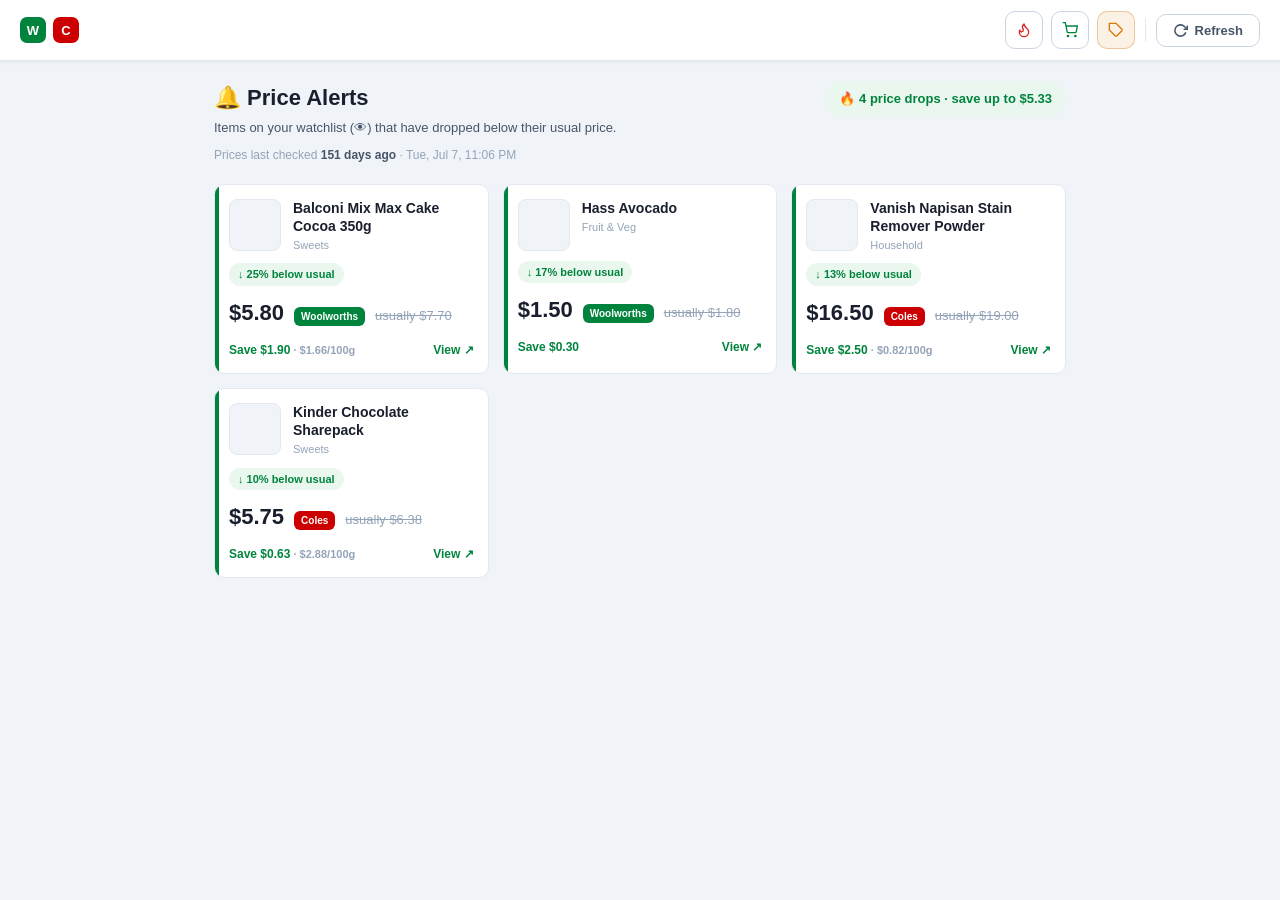
==== commit f00dc411: "ux(header): shared header.js on all pages; mobile basket + toolbar view toggle - Single source of tr" ====
--- a/docs/alerts.html
+++ b/docs/alerts.html
@@ -20,7 +20,7 @@
     } catch (e) {}
   })();
   </script>
-  <link rel="stylesheet" href="style.css?v=80" />
+  <link rel="stylesheet" href="style.css?v=83" />
   <style>
     .al-main { max-width: 900px; margin: 0 auto; padding: 20px 24px 60px; }
 
@@ -76,33 +76,8 @@
 </head>
 <body>
 
-<header>
-  <div class="header-inner">
-    <div class="header-left">
-      <a href="index.html" class="brand">
-        <span class="store-chip ww">W</span>
-        <span class="store-chip coles">C</span>
-        <span class="brand-name">PriceWatch</span>
-      </a>
-    </div>
-    <div class="header-right">
-      <a class="btn btn-ghost btn-icon nav-icon-btn nav-hot" href="hot-deals.html" title="Hot Deals">
-        <svg width="16" height="16" viewBox="0 0 24 24" fill="none" stroke="currentColor" stroke-width="2" stroke-linecap="round" stroke-linejoin="round"><path d="M8.5 14.5A2.5 2.5 0 0 0 11 12c0-1.38-.5-2-1-3-1.072-2.143-.224-4.054 2-6 .5 2.5 2 4.9 4 6.5 2 1.6 3 3.5 3 5.5a7 7 0 1 1-14 0c0-1.153.433-2.294 1-3a2.5 2.5 0 0 0 2.5 3z"/></svg>
-      </a>
-      <a class="btn btn-ghost btn-icon nav-icon-btn nav-basket" href="shopping-list.html" title="Basket">
-        <svg width="16" height="16" viewBox="0 0 24 24" fill="none" stroke="currentColor" stroke-width="2"><circle cx="9" cy="21" r="1"/><circle cx="20" cy="21" r="1"/><path d="M1 1h4l2.68 13.39a2 2 0 0 0 2 1.61h9.72a2 2 0 0 0 2-1.61L23 6H6"/></svg>
-      </a>
-      <a class="btn btn-ghost btn-icon nav-icon-btn nav-alerts here" href="alerts.html" title="Price Alerts">
-        <svg width="16" height="16" viewBox="0 0 24 24" fill="none" stroke="currentColor" stroke-width="2"><path d="M20.59 13.41l-7.17 7.17a2 2 0 0 1-2.83 0L2 12V2h10l8.59 8.59a2 2 0 0 1 0 2.83z"/><line x1="7" y1="7" x2="7.01" y2="7"/></svg>
-      </a>
-      <span class="header-div"></span>
-      <button class="btn btn-ghost" id="alRefreshBtn" title="Reload alerts">
-        <svg width="15" height="15" viewBox="0 0 24 24" fill="none" stroke="currentColor" stroke-width="2.5"><polyline points="23 4 23 10 17 10"/><path d="M20.49 15a9 9 0 1 1-2.12-9.36L23 10"/></svg>
-        Refresh
-      </button>
-    </div>
-  </div>
-</header>
+<header data-page="alerts"></header>
+<script src="header.js?v=1"></script>
 
 <main class="al-main">
   <div class="al-hero">
--- a/docs/style.css
+++ b/docs/style.css
@@ -1185,6 +1185,9 @@
 .price-history-row:last-child { border-bottom: none; }
 .price-history-date { color: var(--text-soft); font-size: 12px; }
 .price-history-date.ph-latest-date { font-weight: 700; color: var(--text); }
+/* Per-row source line, hidden until the web-only "Expand" toggle is on. */
+.ph-source { display: none; font-size: 10px; font-weight: 500; color: var(--text-soft); text-transform: none; letter-spacing: 0; }
+.price-history-list.ph-expanded .ph-source { display: block; margin-top: 1px; }
 .price-history-store-cell {
   display: flex;
   align-items: center;
@@ -1912,7 +1915,7 @@
 .mc-icons {
   display: flex;
   align-items: center;
-  gap: 6px;               /* even breathing room between 🔥 / history / 👁 */
+  gap: 2px;               /* tight cluster for 🔥 / history / 👁 → more room for the name */
   flex-shrink: 0;
   margin-left: auto;
   align-self: flex-start; /* top-align with the product name, not its vertical centre */
@@ -2043,11 +2046,14 @@
   /* Hide desktop-only controls */
   .col-chooser-wrap, .view-toggle-btn { display: none !important; }
 
-  /* Show the mobile watchlist toggle. The mobile 🔥 (mobile-hot-btn) stays
-     HIDDEN: it duplicated the bottom tab bar's Hot Deals (both a flame, but one
-     filters the list and the other navigates — confusing). Bottom tab wins. */
-  .mobile-watch-btn { display: inline-flex; }
-  .mobile-hot-btn   { display: none !important; }
+  /* Mobile top bar = search + a Basket shortcut. The detailed/compact toggle now
+     lives in the sort-chips toolbar (see #mcViewToggle), so the header slot is
+     freed for the Basket icon. Un-hide just nav-basket from the desktop nav
+     cluster (everything else in .nav-icon-btn stays hidden on phones). Skip the
+     Basket page itself — linking to the page you're on is pointless. */
+  header:not([data-page="shopping-list"]) .header-right .nav-icon-btn.nav-basket {
+    display: inline-flex;
+  }
 
   /* Reclaim header space on mobile: the W/C brand chips (redundant — the bottom
      tab bar's Prices tab is home) and the notification bell (never wanted on a
@@ -2206,6 +2212,9 @@
   .mc-price.cheaper   { color: var(--ww); }
   .mc-price.cheaper-c { color: var(--coles); }
   .mc-unit { font-size: 11px; color: #6B7280; }
+  /* "Save $X" now lives under the cheaper store's price (was a lonely badge once
+     the Weekly tag was dropped from the detailed card). */
+  .mc-save-line { font-size: 12px; font-weight: 800; color: var(--green); margin-top: 3px; }
 
   .mc-saving { font-size: 13px; font-weight: 700; color: var(--green); }
 
@@ -2254,7 +2263,7 @@
   .mcc-price > :last-child { margin-left: auto; font-variant-numeric: tabular-nums; }
   .mcc-bold { font-weight: 800; }
   .mobile-card-compact .mc-hot { font-size: 13px; }
-  .mobile-card-compact .mc-icons { gap: 4px; }
+  .mobile-card-compact .mc-icons { gap: 2px; }
 }
 
 /* Floating "+ Basket (n)" button — appears when ≥1 mobile card is selected */
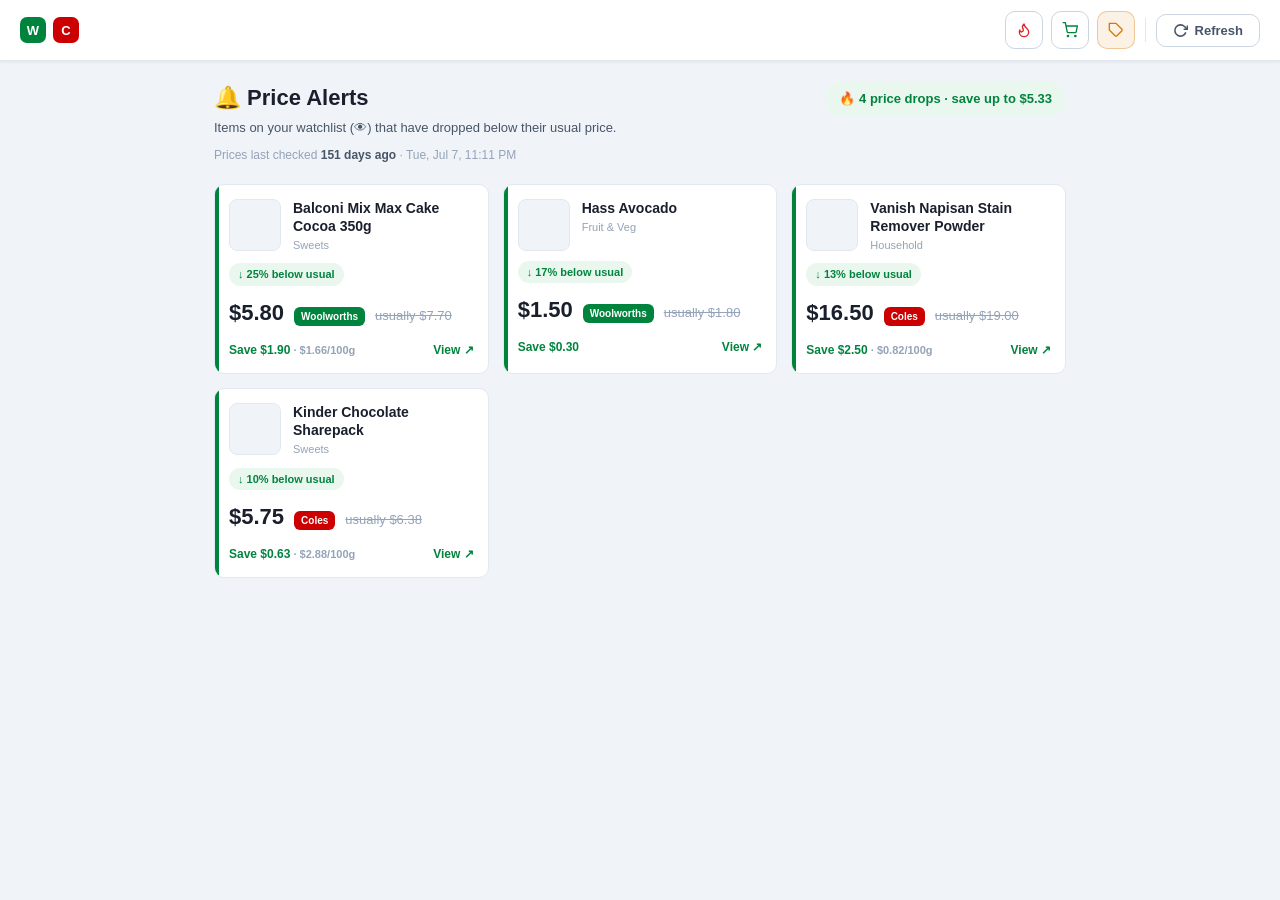
==== commit 5e975ffb: "ux(mobile): align search input and basket button heights on header On mobile, the search input and b" ====
--- a/docs/alerts.html
+++ b/docs/alerts.html
@@ -20,7 +20,7 @@
     } catch (e) {}
   })();
   </script>
-  <link rel="stylesheet" href="style.css?v=83" />
+  <link rel="stylesheet" href="style.css?v=84" />
   <style>
     .al-main { max-width: 900px; margin: 0 auto; padding: 20px 24px 60px; }
 
--- a/docs/style.css
+++ b/docs/style.css
@@ -2066,7 +2066,11 @@
     margin: 0 12px 8px;
     width: calc(100% - 24px);
     box-sizing: border-box;
+    display: flex;
+    align-items: center;
   }
+  .search-wrap #searchInput { height: 38px; }
+  header .header-right .nav-icon-btn { height: 38px; min-width: 38px; }
 
   /* ── Banner: compact two-column strip so products show sooner ─── */
   .comparison-banner {
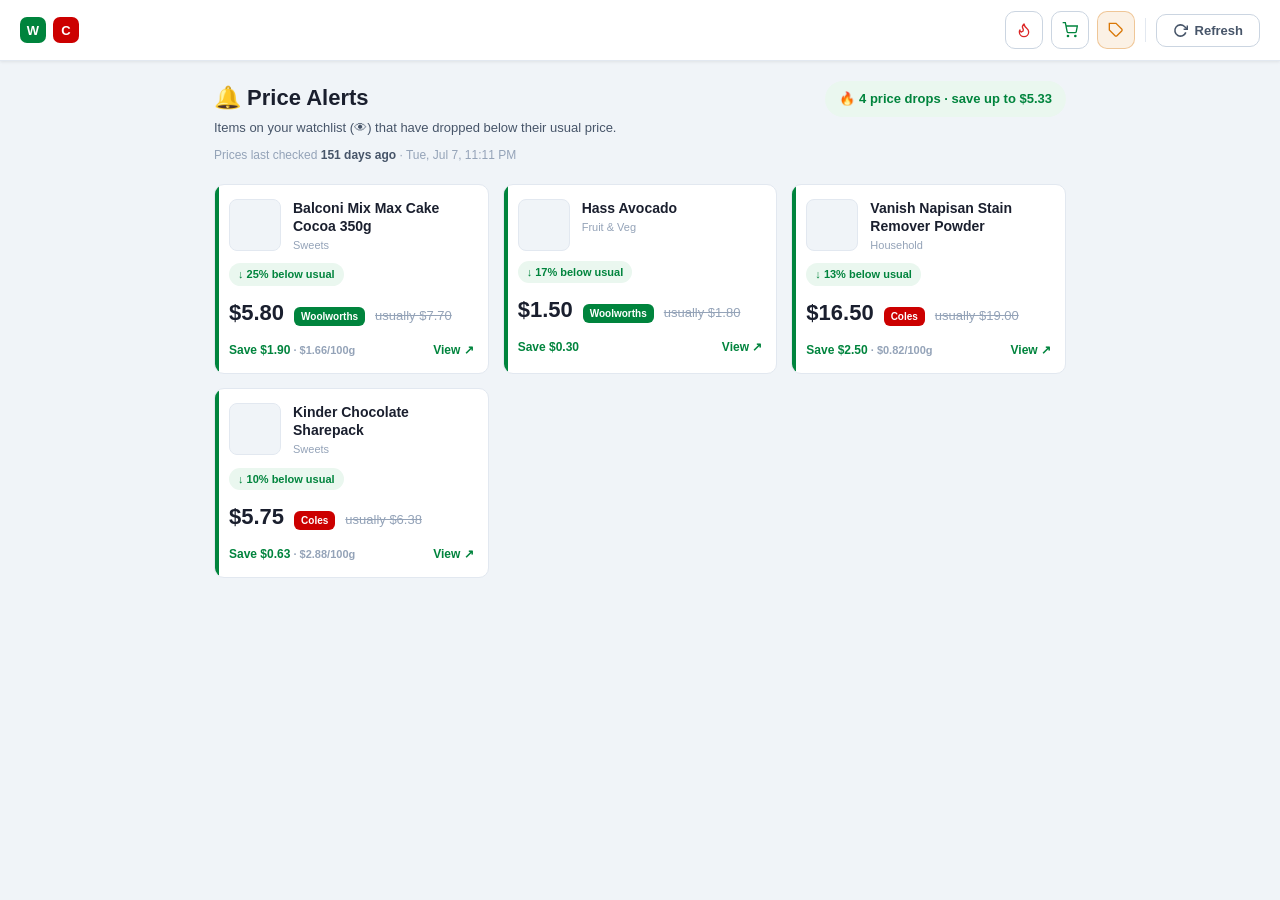
==== commit 4c5e6d1e: "ux: fix header search input and button vertical alignment (desktop + mobile) The search-wrap contain" ====
--- a/docs/alerts.html
+++ b/docs/alerts.html
@@ -20,7 +20,7 @@
     } catch (e) {}
   })();
   </script>
-  <link rel="stylesheet" href="style.css?v=84" />
+  <link rel="stylesheet" href="style.css?v=85" />
   <style>
     .al-main { max-width: 900px; margin: 0 auto; padding: 20px 24px 60px; }
 
--- a/docs/style.css
+++ b/docs/style.css
@@ -111,8 +111,8 @@
 .header-right { display: flex; align-items: center; gap: 8px; }
 
 /* Search now lives in the toolbar, flexible between the logo and the action cluster. */
-.header-search { flex: 1; min-width: 90px; margin: 0; }
-.header-search #searchInput { padding-left: 34px; height: 38px; }
+.header-search { flex: 1; min-width: 90px; margin: 0; display: flex; align-items: center; }
+.header-search #searchInput { padding-left: 34px; height: 38px; flex: 1; }
 .header-search-ico { position: absolute; left: 12px; top: 50%; transform: translateY(-50%); color: var(--text-soft); pointer-events: none; }
 .header-search .search-clear { right: 10px; }
 .header-div { width: 1px; height: 24px; background: var(--border); flex-shrink: 0; margin: 0 2px; }
@@ -2066,11 +2066,7 @@
     margin: 0 12px 8px;
     width: calc(100% - 24px);
     box-sizing: border-box;
-    display: flex;
-    align-items: center;
   }
-  .search-wrap #searchInput { height: 38px; }
-  header .header-right .nav-icon-btn { height: 38px; min-width: 38px; }
 
   /* ── Banner: compact two-column strip so products show sooner ─── */
   .comparison-banner {
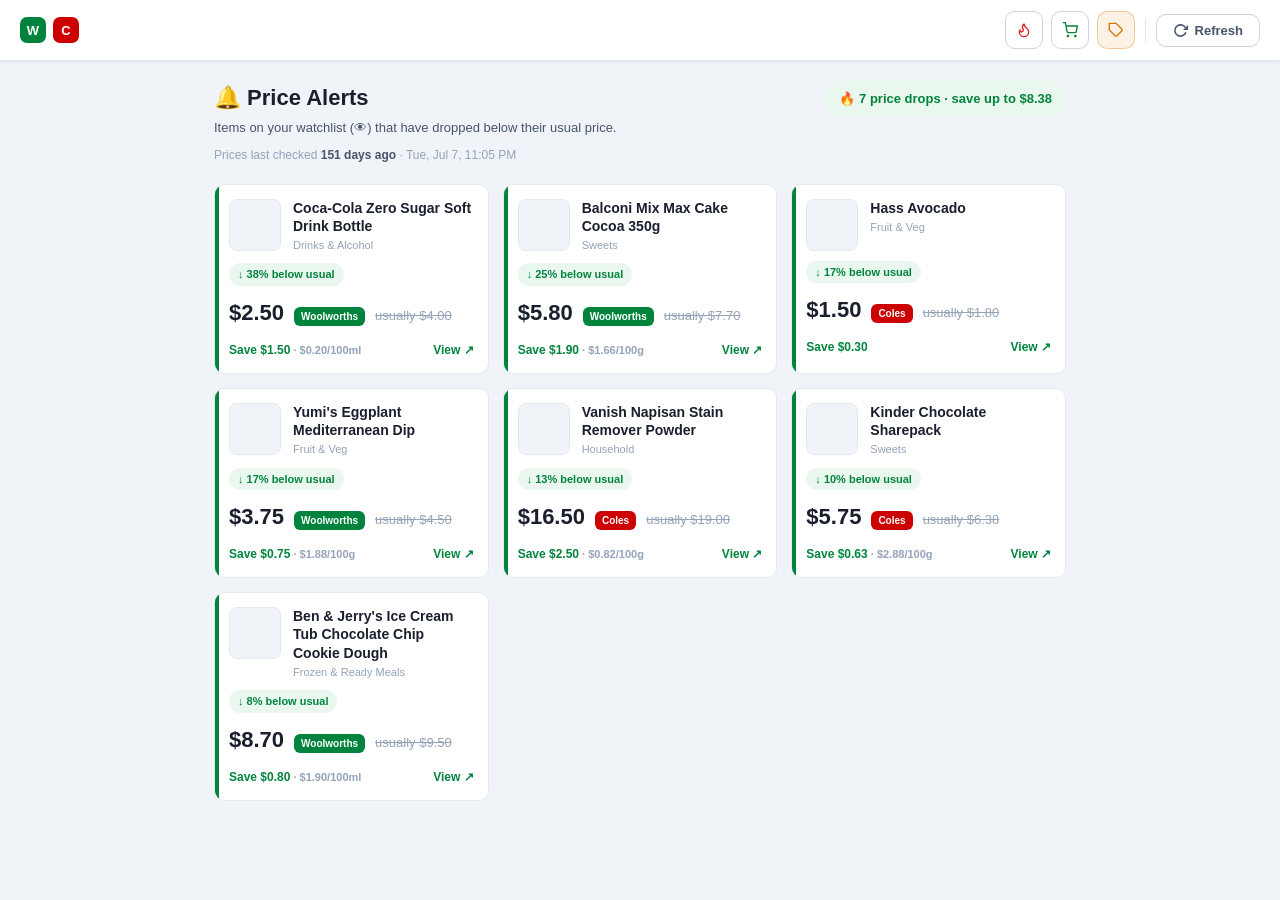
==== commit a3d14b2f: "feat: store removal + fix-link in validate/edit; header alignment root fix; basket handoff; salmon m" ====
--- a/docs/alerts.html
+++ b/docs/alerts.html
@@ -20,7 +20,7 @@
     } catch (e) {}
   })();
   </script>
-  <link rel="stylesheet" href="style.css?v=85" />
+  <link rel="stylesheet" href="style.css?v=86" />
   <style>
     .al-main { max-width: 900px; margin: 0 auto; padding: 20px 24px 60px; }
 
@@ -77,7 +77,7 @@
 <body>
 
 <header data-page="alerts"></header>
-<script src="header.js?v=1"></script>
+<script src="header.js?v=2"></script>
 
 <main class="al-main">
   <div class="al-hero">
--- a/docs/style.css
+++ b/docs/style.css
@@ -2000,11 +2000,14 @@
 .diff-item-priority-badge.archive { background: #F9FAFB; color: #9CA3AF; }
 
 /* ── Search bar ───────────────────────────────────────────────── */
+/* No margin: the search lives in the header flex row now, and a leftover bottom
+   margin shifted it 4px above the buttons' centreline (the "misaligned heights"
+   bug — it overrode .header-search's margin:0 by being later in the file). */
 .search-wrap {
   position: relative;
   display: flex;
   align-items: center;
-  margin: 0 0 8px;
+  margin: 0;
 }
 #searchInput {
   width: 100%;
@@ -2046,12 +2049,12 @@
   /* Hide desktop-only controls */
   .col-chooser-wrap, .view-toggle-btn { display: none !important; }
 
-  /* Mobile top bar = search + a Basket shortcut. The detailed/compact toggle now
-     lives in the sort-chips toolbar (see #mcViewToggle), so the header slot is
-     freed for the Basket icon. Un-hide just nav-basket from the desktop nav
-     cluster (everything else in .nav-icon-btn stays hidden on phones). Skip the
-     Basket page itself — linking to the page you're on is pointless. */
-  header:not([data-page="shopping-list"]) .header-right .nav-icon-btn.nav-basket {
+  /* Mobile top bar = search + a Price Alerts shortcut. Basket and Hot Deals
+     already live in the bottom tab bar (a header basket was a duplicate), but
+     Alerts has NO other mobile entry point — the desktop nav cluster, the bell
+     and the options menu are all hidden on phones. Skip the Alerts page itself —
+     linking to the page you're on is pointless. */
+  header:not([data-page="alerts"]) .header-right .nav-icon-btn.nav-alerts {
     display: inline-flex;
   }
 
@@ -2060,13 +2063,6 @@
      phone) are hidden. */
   header .brand { display: none; }
   #notifBtn { display: none !important; }
-
-  /* ── Search bar ─────────────────────────────────────────────── */
-  .search-wrap {
-    margin: 0 12px 8px;
-    width: calc(100% - 24px);
-    box-sizing: border-box;
-  }
 
   /* ── Banner: compact two-column strip so products show sooner ─── */
   .comparison-banner {
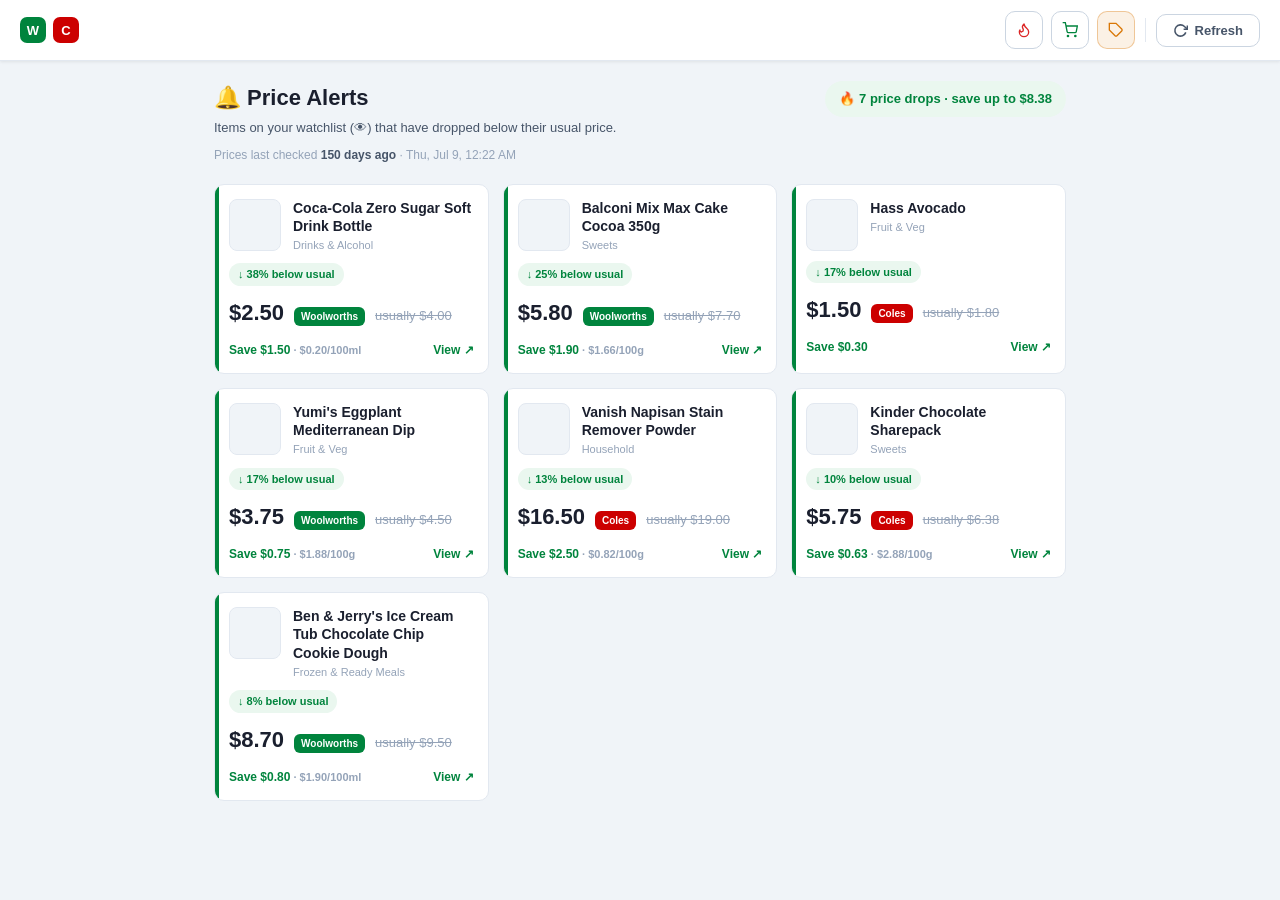
==== commit af030206: "fix(perkg): normal cursor on expanded panel; centered dash for missing prices - .vg-panel-row > td h" ====
--- a/docs/alerts.html
+++ b/docs/alerts.html
@@ -20,7 +20,7 @@
     } catch (e) {}
   })();
   </script>
-  <link rel="stylesheet" href="style.css?v=86" />
+  <link rel="stylesheet" href="style.css?v=87" />
   <style>
     .al-main { max-width: 900px; margin: 0 auto; padding: 20px 24px 60px; }
 
--- a/docs/style.css
+++ b/docs/style.css
@@ -413,8 +413,10 @@
 .vg-group-sub { display: block; font-size: 11px; color: var(--text-soft); margin-top: 1px; padding-left: 19px; }
 .perkg-suffix { font-size: 11px; font-weight: 600; color: var(--text-soft); }
 
-/* Expanded full-width panel. */
-.vg-panel-row > td { padding: 0 !important; background: color-mix(in srgb, var(--accent) 5%, transparent); border-bottom: 1px solid var(--border); cursor: pointer; }
+/* Expanded full-width panel. Not clickable itself (only the group header row
+   toggles — see the tbody click handler), so a normal cursor, not the leftover
+   pointer from when the whole panel used to collapse on click. */
+.vg-panel-row > td { padding: 0 !important; background: color-mix(in srgb, var(--accent) 5%, transparent); border-bottom: 1px solid var(--border); cursor: default; }
 /* The panel lives in a full-width colspan cell, so on a wide (overflowing) table its
    right half — the Coles column — fell off-screen. Pin it to the left of the scroll
    viewport and size it to the visible width so both stores stay on screen; the main
@@ -927,7 +929,13 @@
 .price-per100 { font-size: 10px; color: var(--text-soft); margin-top: 1px; opacity: 0.8; }
 .price-link { color: inherit; text-decoration: none; }
 .price-link:hover { color: var(--ww); text-decoration: underline; }
-.no-data { color: var(--text-soft); font-size: 13px; }
+/* A missing-value placeholder ("—") sits alone in its cell with nothing else to
+   align against, so it's centered regardless of that column's real-value
+   alignment (e.g. WW/Coles totals are left-aligned when present). display:block
+   makes it fill the table cell so text-align:center has a box to center within;
+   inside a flex row (the saving column) a block child still sizes to its own
+   content, so this doesn't disturb that column's flex justify-content:flex-end. */
+.no-data { color: var(--text-soft); font-size: 13px; display: block; text-align: center; }
 
 /* Symmetric price highlighting — both green when cheapest */
 .cell-ww .price-main,
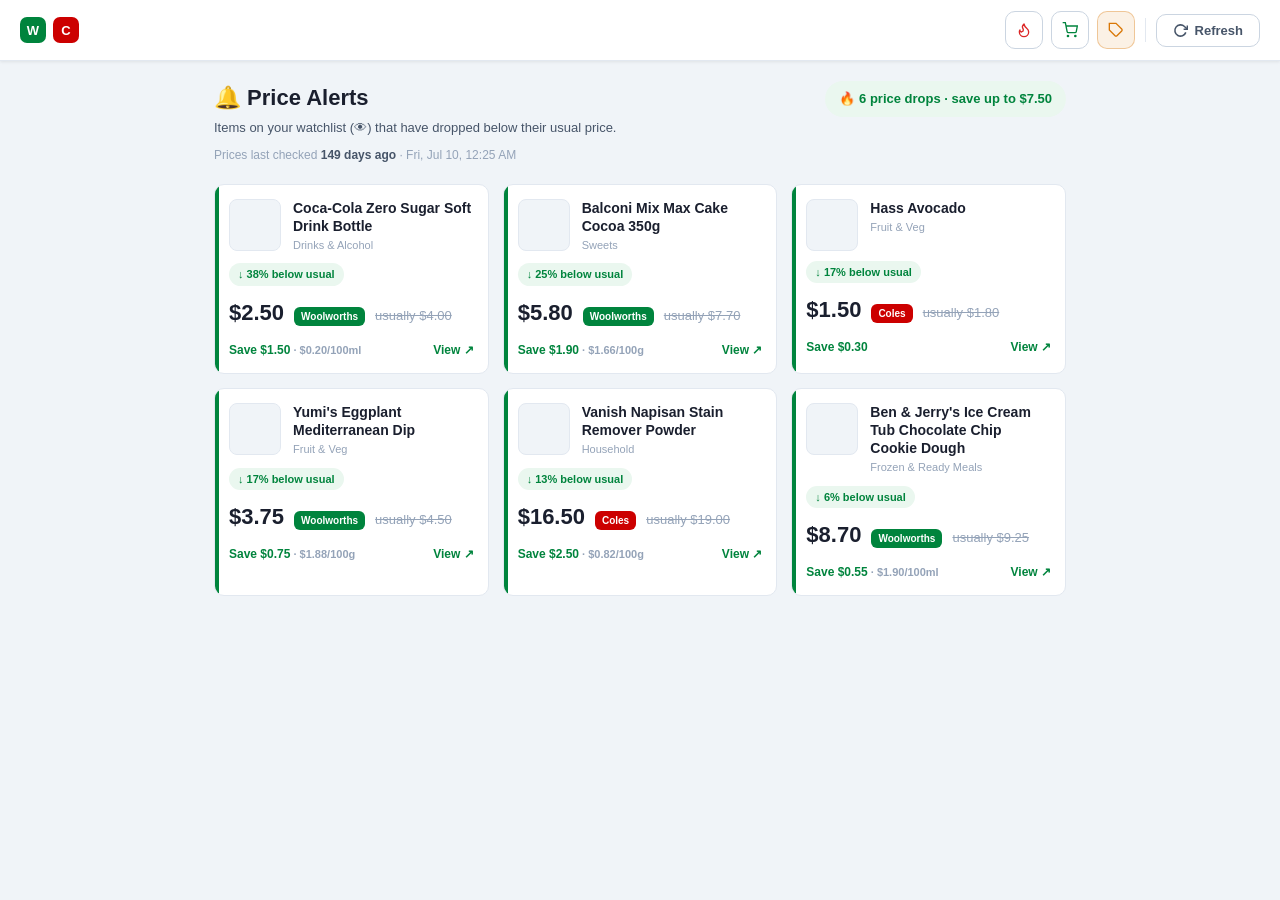
==== commit a8053e7d: "remove: price-history "Expand" feature — confirmed useless, per user For the overwhelming majority o" ====
--- a/docs/alerts.html
+++ b/docs/alerts.html
@@ -20,7 +20,7 @@
     } catch (e) {}
   })();
   </script>
-  <link rel="stylesheet" href="style.css?v=87" />
+  <link rel="stylesheet" href="style.css?v=88" />
   <style>
     .al-main { max-width: 900px; margin: 0 auto; padding: 20px 24px 60px; }
 
--- a/docs/style.css
+++ b/docs/style.css
@@ -1193,9 +1193,6 @@
 .price-history-row:last-child { border-bottom: none; }
 .price-history-date { color: var(--text-soft); font-size: 12px; }
 .price-history-date.ph-latest-date { font-weight: 700; color: var(--text); }
-/* Per-row source line, hidden until the web-only "Expand" toggle is on. */
-.ph-source { display: none; font-size: 10px; font-weight: 500; color: var(--text-soft); text-transform: none; letter-spacing: 0; }
-.price-history-list.ph-expanded .ph-source { display: block; margin-top: 1px; }
 .price-history-store-cell {
   display: flex;
   align-items: center;
